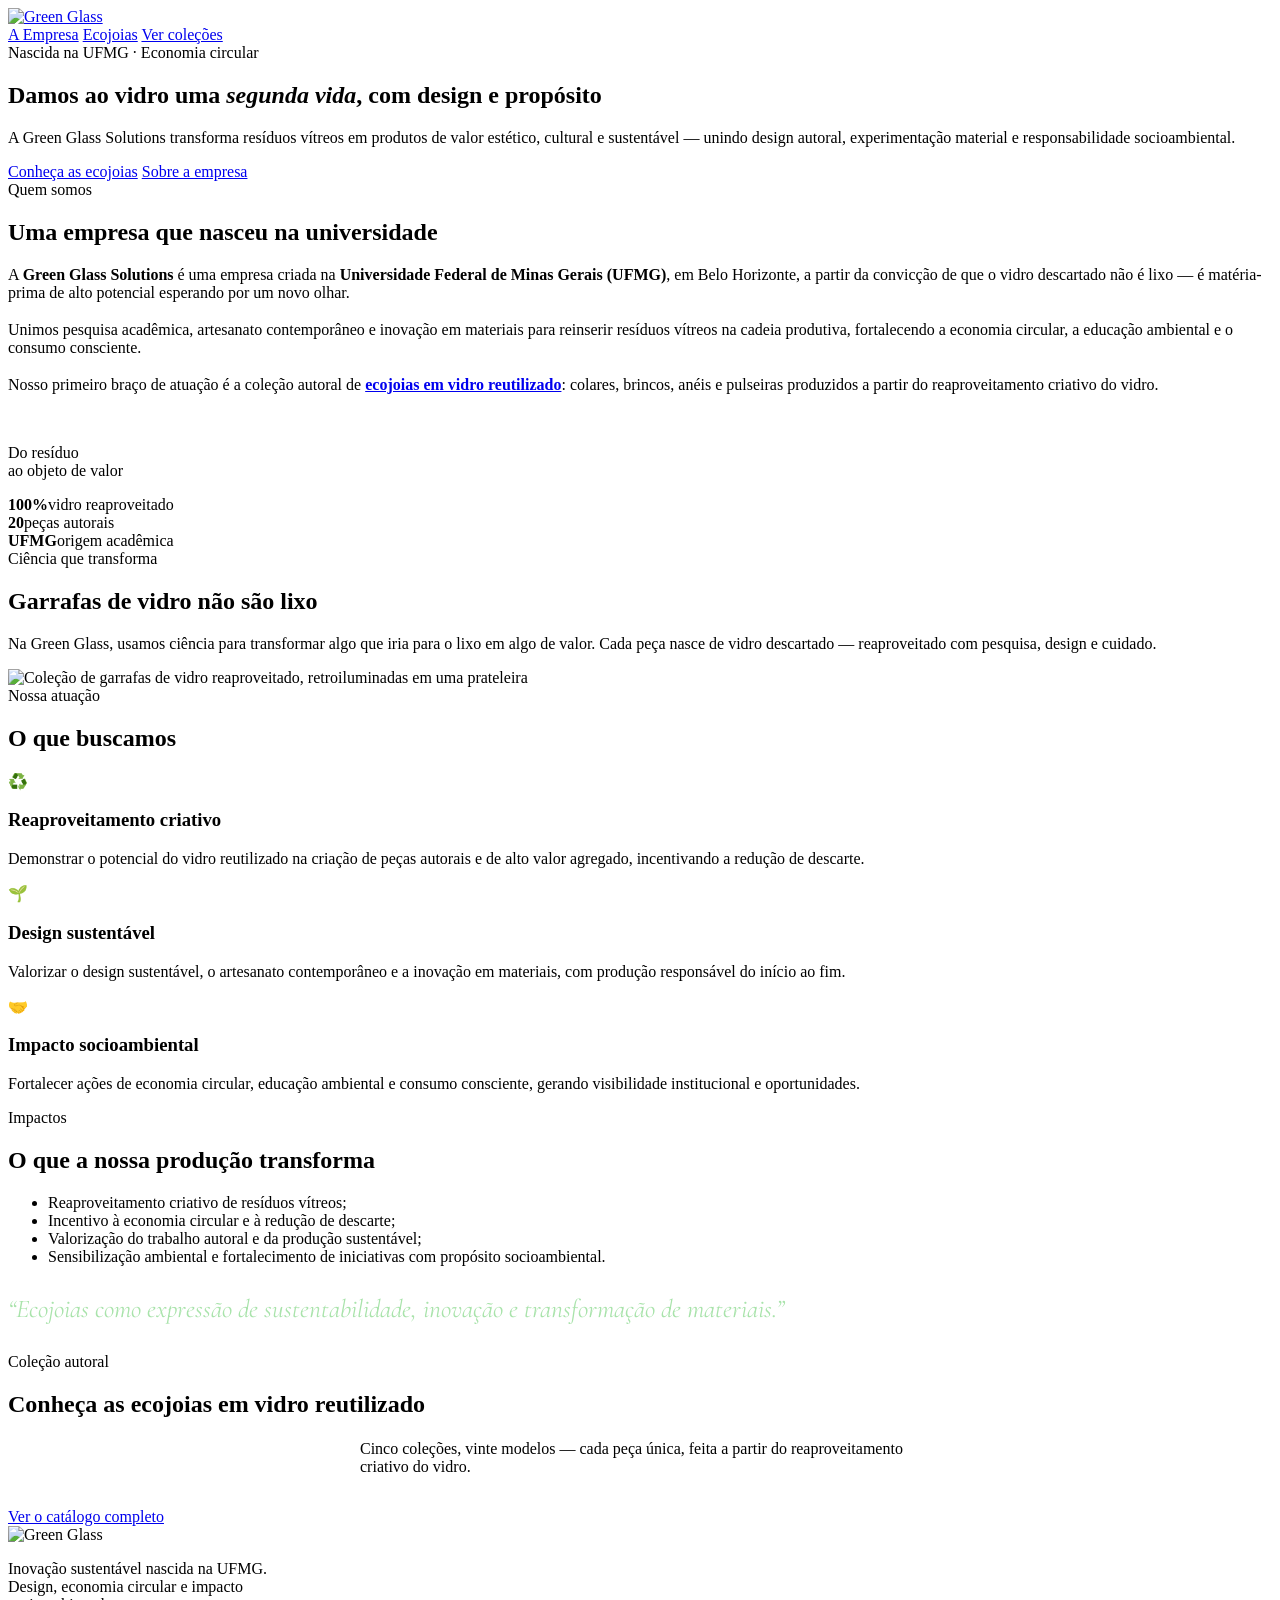
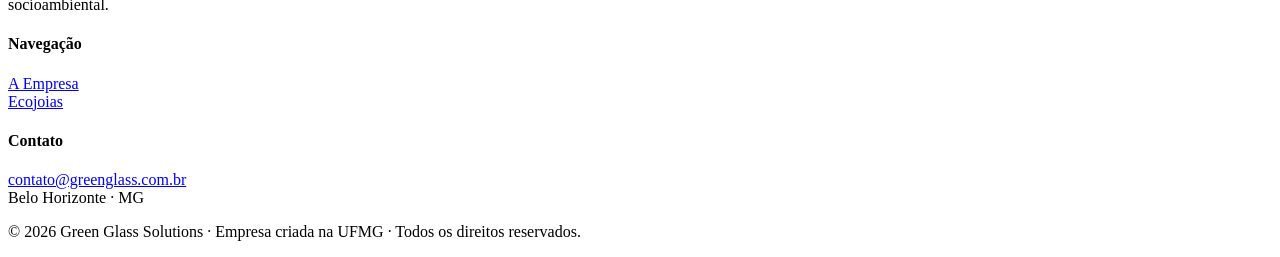
==== index.html @ 83668a8f "Add files via upload" ====
<!DOCTYPE html>
<html lang="pt-BR">
<head>
  <meta charset="UTF-8">
  <meta name="viewport" content="width=device-width, initial-scale=1.0">
  <title>Green Glass Solutions — Inovação sustentável nascida na UFMG</title>
  <meta name="description" content="A Green Glass Solutions é uma empresa criada na UFMG que transforma resíduos de vidro em produtos de valor estético, cultural e sustentável.">
  <link rel="preconnect" href="https://fonts.googleapis.com">
  <link rel="preconnect" href="https://fonts.gstatic.com" crossorigin>
  <link href="https://fonts.googleapis.com/css2?family=Cormorant+Garamond:ital,wght@0,500;0,600;1,500&family=Manjari:wght@400;700&display=swap" rel="stylesheet">
  <link rel="stylesheet" href="css/style.css">
</head>
<body>

  <header class="site-header">
    <div class="container">
      <a class="brand" href="index.html" aria-label="Green Glass Solutions">
        <img src="img/logo.png?v=2" alt="Green Glass">
      </a>
      <nav class="nav">
        <a href="index.html" class="ativo">A Empresa</a>
        <a href="ecojoias.html">Ecojoias</a>
        <a href="ecojoias.html#colecoes" class="btn-nav">Ver coleções</a>
      </nav>
    </div>
  </header>

  <main>

    <!-- Hero -->
    <section class="hero">
      <div class="container">
        <span class="selo">Nascida na UFMG · Economia circular</span>
        <h1>Damos ao vidro uma <em>segunda vida</em>, com design e propósito</h1>
        <p>A Green Glass Solutions transforma resíduos vítreos em produtos de valor
          estético, cultural e sustentável — unindo design autoral, experimentação
          material e responsabilidade socioambiental.</p>
        <div class="hero-acoes">
          <a class="btn btn-primario" href="ecojoias.html">Conheça as ecojoias</a>
          <a class="btn btn-contorno" href="#sobre">Sobre a empresa</a>
        </div>
      </div>
    </section>

    <!-- Sobre -->
    <section class="secao secao-branca" id="sobre">
      <div class="container">
        <div class="cabecalho-secao">
          <span class="rotulo">Quem somos</span>
          <h2>Uma empresa que nasceu na universidade</h2>
          <div class="fio"></div>
        </div>
        <div class="grade-2">
          <div>
            <p style="margin-bottom:1.2rem;">
              A <strong>Green Glass Solutions</strong> é uma empresa criada na
              <strong>Universidade Federal de Minas Gerais (UFMG)</strong>, em Belo
              Horizonte, a partir da convicção de que o vidro descartado não é lixo —
              é matéria-prima de alto potencial esperando por um novo olhar.
            </p>
            <p style="margin-bottom:1.2rem;">
              Unimos pesquisa acadêmica, artesanato contemporâneo e inovação em
              materiais para reinserir resíduos vítreos na cadeia produtiva,
              fortalecendo a economia circular, a educação ambiental e o consumo
              consciente.
            </p>
            <p>
              Nosso primeiro braço de atuação é a coleção autoral de
              <a href="ecojoias.html"><strong>ecojoias em vidro reutilizado</strong></a>:
              colares, brincos, anéis e pulseiras produzidos a partir do
              reaproveitamento criativo do vidro.
            </p>
            <div class="paleta" aria-hidden="true">
              <span style="background:#1C3724"></span>
              <span style="background:#3E7C4F"></span>
              <span style="background:#62BC65"></span>
            </div>
          </div>
          <aside class="painel-marca" aria-hidden="true">
            <img src="img/logo-white.png?v=2" alt="" class="painel-logo">
            <p class="painel-frase">Do resíduo<br>ao objeto de valor</p>
            <div class="painel-numeros">
              <div><strong>100%</strong><span>vidro reaproveitado</span></div>
              <div><strong>20</strong><span>peças autorais</span></div>
              <div><strong>UFMG</strong><span>origem acadêmica</span></div>
            </div>
          </aside>
        </div>
      </div>
    </section>

    <!-- Card de impacto: garrafas recicladas -->
    <section class="secao secao-creme">
      <div class="container">
        <article class="card-garrafas">
          <div class="card-garrafas-texto">
            <span class="rotulo">Ciência que transforma</span>
            <h2>Garrafas de vidro não são lixo</h2>
            <p>Na Green Glass, usamos ciência para transformar algo que iria para o
              lixo em algo de valor. Cada peça nasce de vidro descartado —
              reaproveitado com pesquisa, design e cuidado.</p>
          </div>
          <div class="card-garrafas-visual">
            <img src="img/garrafas.svg" alt="Coleção de garrafas de vidro reaproveitado, retroiluminadas em uma prateleira">
          </div>
        </article>
      </div>
    </section>

    <!-- Objetivos -->
    <section class="secao secao-creme" style="padding-top:0;">
      <div class="container">
        <div class="cabecalho-secao">
          <span class="rotulo">Nossa atuação</span>
          <h2>O que buscamos</h2>
          <div class="fio"></div>
        </div>
        <div class="grade-3">
          <article class="cartao">
            <div class="icone">♻️</div>
            <h3>Reaproveitamento criativo</h3>
            <p>Demonstrar o potencial do vidro reutilizado na criação de peças
              autorais e de alto valor agregado, incentivando a redução de descarte.</p>
          </article>
          <article class="cartao">
            <div class="icone">🌱</div>
            <h3>Design sustentável</h3>
            <p>Valorizar o design sustentável, o artesanato contemporâneo e a
              inovação em materiais, com produção responsável do início ao fim.</p>
          </article>
          <article class="cartao">
            <div class="icone">🤝</div>
            <h3>Impacto socioambiental</h3>
            <p>Fortalecer ações de economia circular, educação ambiental e consumo
              consciente, gerando visibilidade institucional e oportunidades.</p>
          </article>
        </div>
      </div>
    </section>

    <!-- Impactos -->
    <section class="secao secao-verde">
      <div class="container">
        <div class="cabecalho-secao">
          <span class="rotulo">Impactos</span>
          <h2>O que a nossa produção transforma</h2>
          <div class="fio"></div>
        </div>
        <div class="grade-2">
          <ul class="lista-check">
            <li>Reaproveitamento criativo de resíduos vítreos;</li>
            <li>Incentivo à economia circular e à redução de descarte;</li>
            <li>Valorização do trabalho autoral e da produção sustentável;</li>
            <li>Sensibilização ambiental e fortalecimento de iniciativas com
              propósito socioambiental.</li>
          </ul>
          <div>
            <p style="font-family:'Cormorant Garamond',Georgia,serif;font-size:1.6rem;font-style:italic;color:#A9E3AB;line-height:1.4;">
              “Ecojoias como expressão de sustentabilidade, inovação e transformação
              de materiais.”
            </p>
          </div>
        </div>
      </div>
    </section>

    <!-- CTA -->
    <section class="secao secao-branca cta-faixa">
      <div class="container">
        <div class="cabecalho-secao" style="margin-bottom:1.4rem;">
          <span class="rotulo">Coleção autoral</span>
          <h2>Conheça as ecojoias em vidro reutilizado</h2>
        </div>
        <p style="color:var(--tinta-suave);max-width:560px;margin:0 auto 2rem;">
          Cinco coleções, vinte modelos — cada peça única, feita a partir do
          reaproveitamento criativo do vidro.
        </p>
        <a class="btn btn-primario" href="ecojoias.html">Ver o catálogo completo</a>
      </div>
    </section>

  </main>

  <footer class="site-footer">
    <div class="container">
      <div class="topo">
        <div>
          <img src="img/logo-white.png?v=2" alt="Green Glass">
          <p style="max-width:320px;">Inovação sustentável nascida na UFMG.<br>
            Design, economia circular e impacto socioambiental.</p>
        </div>
        <div>
          <h4>Navegação</h4>
          <p><a href="index.html">A Empresa</a><br>
             <a href="ecojoias.html">Ecojoias</a></p>
        </div>
        <div>
          <h4>Contato</h4>
          <p><a href="mailto:contato@greenglass.com.br">contato@greenglass.com.br</a><br>
            Belo Horizonte · MG</p>
        </div>
      </div>
      <p class="creditos">© 2026 Green Glass Solutions · Empresa criada na UFMG · Todos os direitos reservados.</p>
    </div>
  </footer>

</body>
</html>
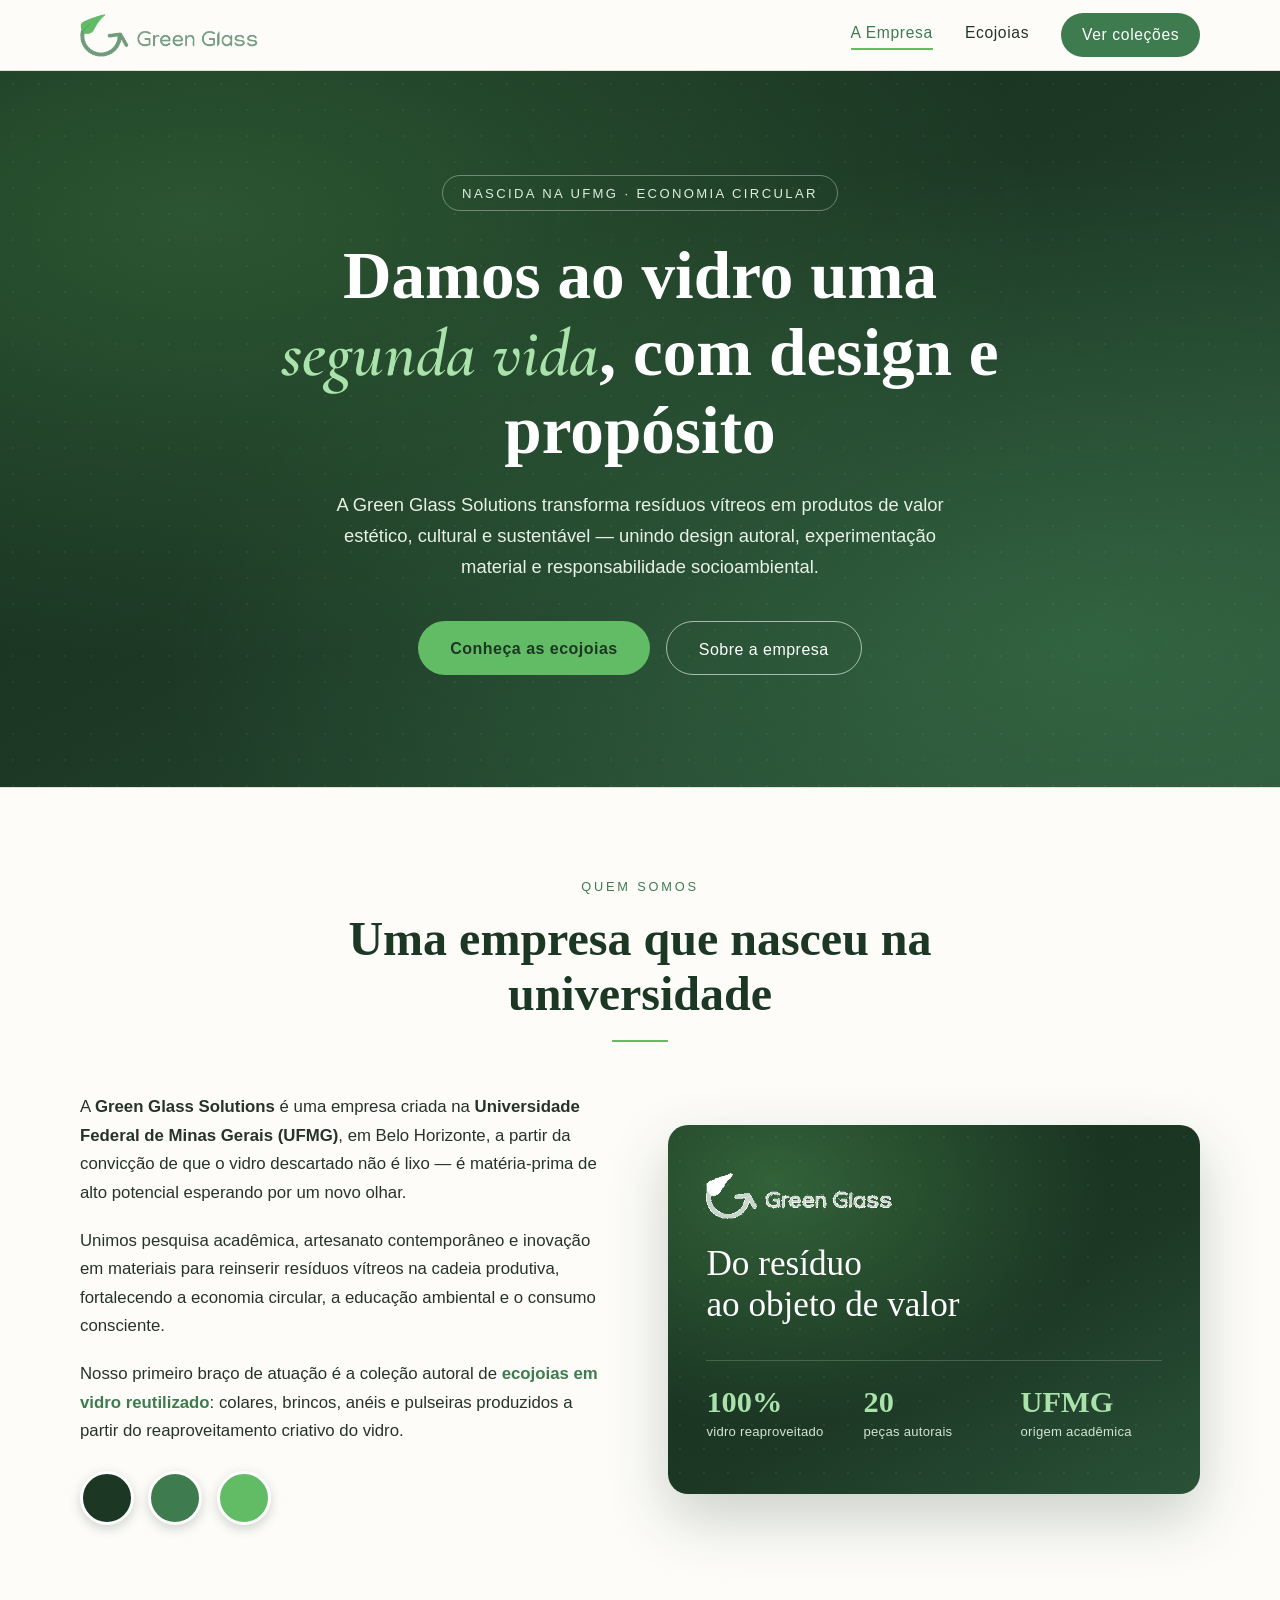
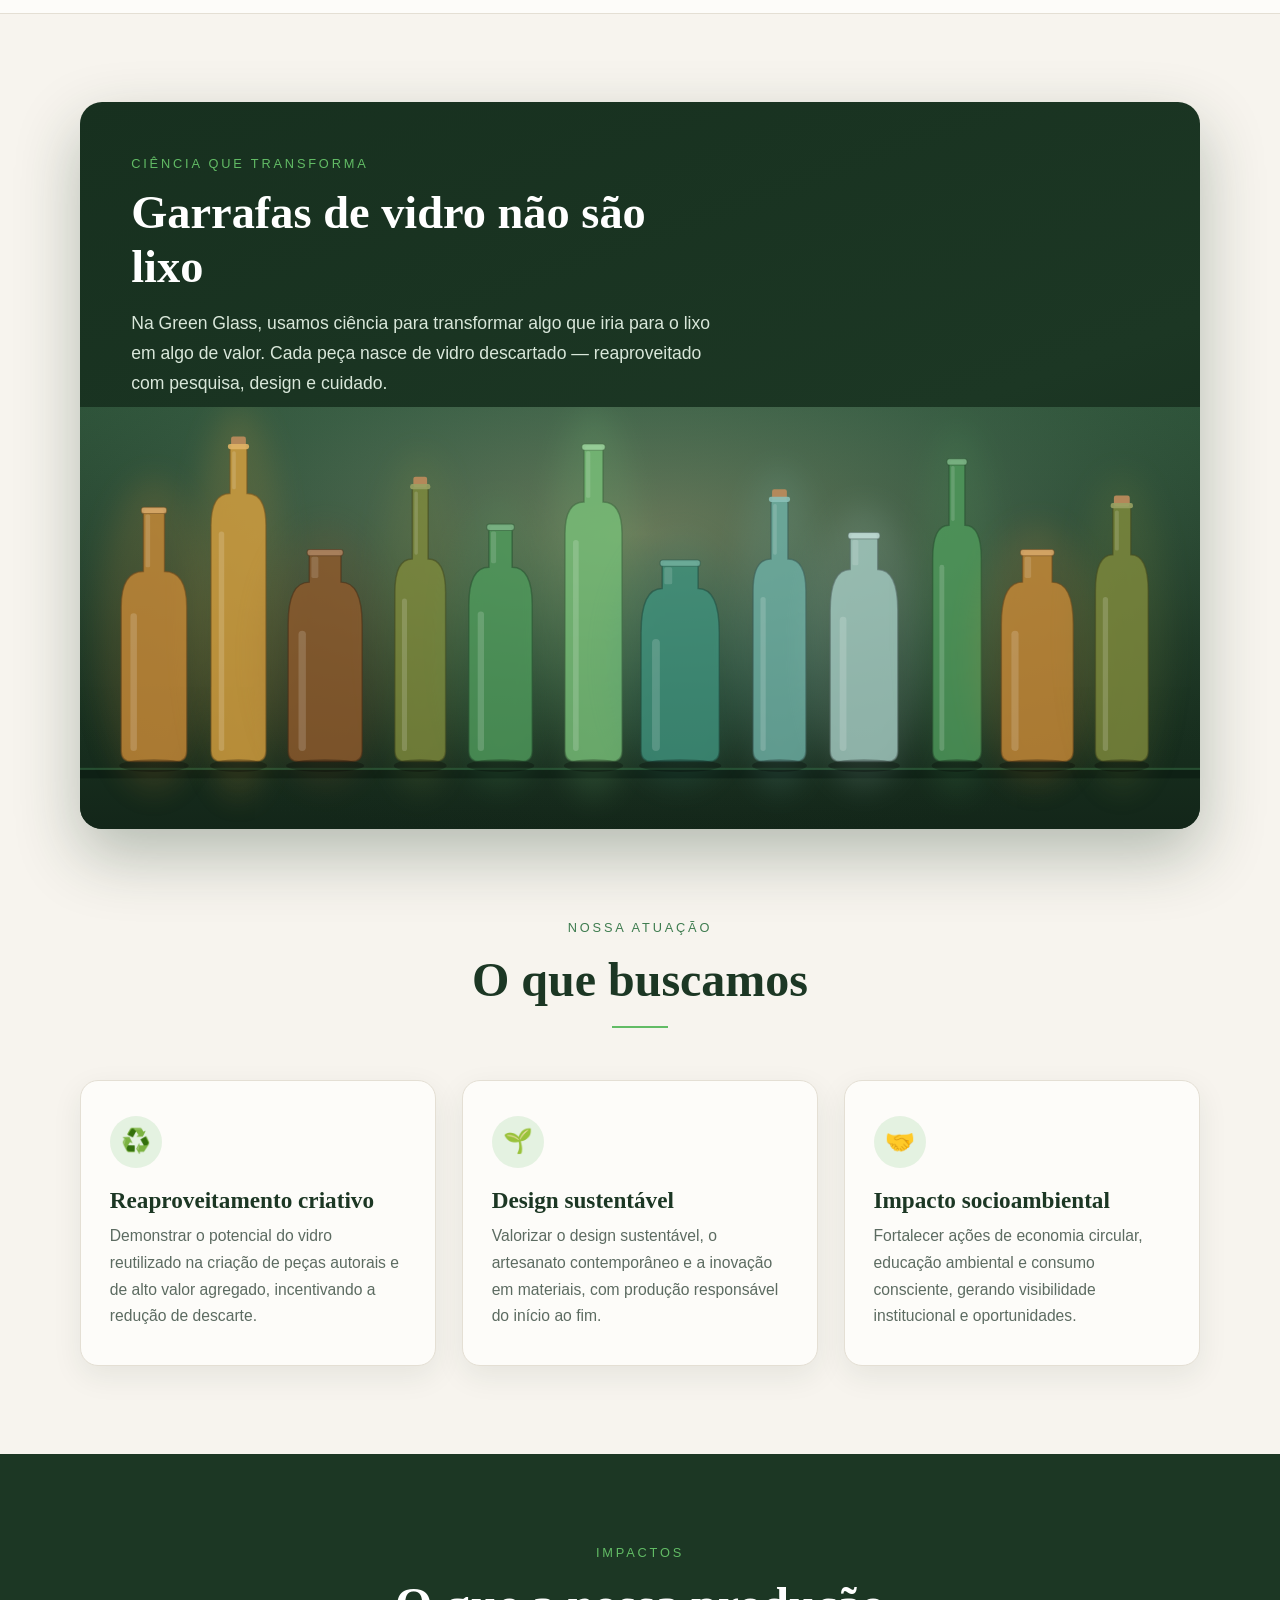
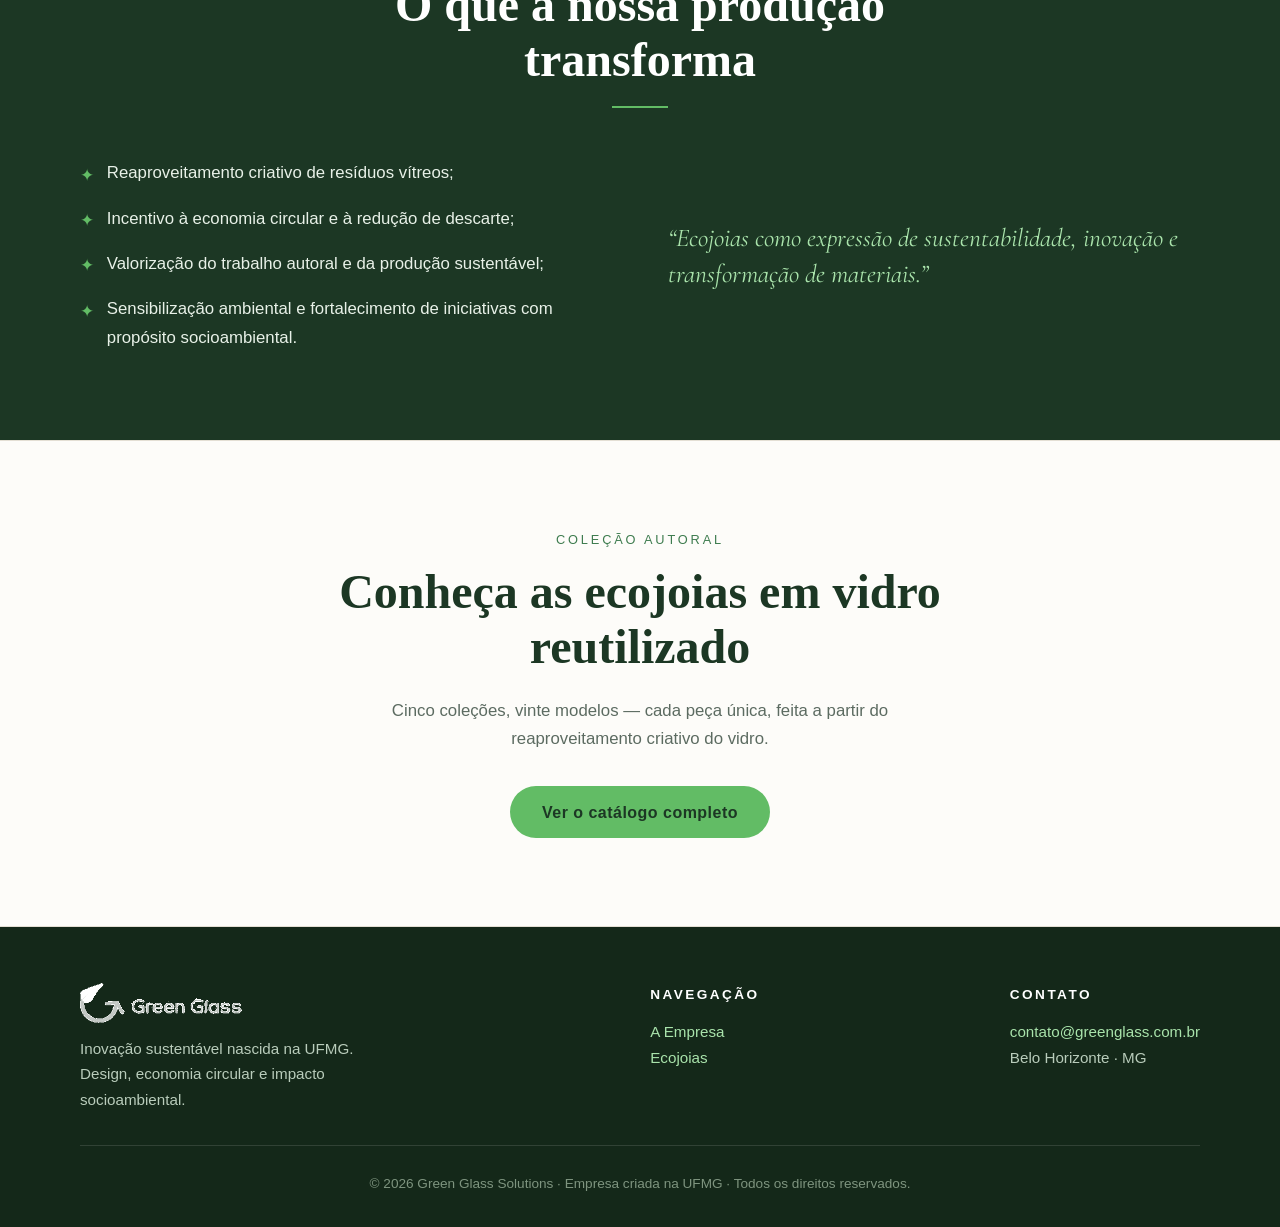
==== commit 1c7e7542: "Add files via upload" ====
--- a/index.html
+++ b/index.html
@@ -1,208 +1,732 @@
-<!DOCTYPE html>
-<html lang="pt-BR">
-<head>
-  <meta charset="UTF-8">
-  <meta name="viewport" content="width=device-width, initial-scale=1.0">
-  <title>Green Glass Solutions — Inovação sustentável nascida na UFMG</title>
-  <meta name="description" content="A Green Glass Solutions é uma empresa criada na UFMG que transforma resíduos de vidro em produtos de valor estético, cultural e sustentável.">
-  <link rel="preconnect" href="https://fonts.googleapis.com">
-  <link rel="preconnect" href="https://fonts.gstatic.com" crossorigin>
-  <link href="https://fonts.googleapis.com/css2?family=Cormorant+Garamond:ital,wght@0,500;0,600;1,500&family=Manjari:wght@400;700&display=swap" rel="stylesheet">
-  <link rel="stylesheet" href="css/style.css">
-</head>
-<body>
-
-  <header class="site-header">
-    <div class="container">
-      <a class="brand" href="index.html" aria-label="Green Glass Solutions">
-        <img src="img/logo.png?v=2" alt="Green Glass">
-      </a>
-      <nav class="nav">
-        <a href="index.html" class="ativo">A Empresa</a>
-        <a href="ecojoias.html">Ecojoias</a>
-        <a href="ecojoias.html#colecoes" class="btn-nav">Ver coleções</a>
-      </nav>
-    </div>
-  </header>
-
-  <main>
-
-    <!-- Hero -->
-    <section class="hero">
-      <div class="container">
-        <span class="selo">Nascida na UFMG · Economia circular</span>
-        <h1>Damos ao vidro uma <em>segunda vida</em>, com design e propósito</h1>
-        <p>A Green Glass Solutions transforma resíduos vítreos em produtos de valor
-          estético, cultural e sustentável — unindo design autoral, experimentação
-          material e responsabilidade socioambiental.</p>
-        <div class="hero-acoes">
-          <a class="btn btn-primario" href="ecojoias.html">Conheça as ecojoias</a>
-          <a class="btn btn-contorno" href="#sobre">Sobre a empresa</a>
-        </div>
-      </div>
-    </section>
-
-    <!-- Sobre -->
-    <section class="secao secao-branca" id="sobre">
-      <div class="container">
-        <div class="cabecalho-secao">
-          <span class="rotulo">Quem somos</span>
-          <h2>Uma empresa que nasceu na universidade</h2>
-          <div class="fio"></div>
-        </div>
-        <div class="grade-2">
-          <div>
-            <p style="margin-bottom:1.2rem;">
-              A <strong>Green Glass Solutions</strong> é uma empresa criada na
-              <strong>Universidade Federal de Minas Gerais (UFMG)</strong>, em Belo
-              Horizonte, a partir da convicção de que o vidro descartado não é lixo —
-              é matéria-prima de alto potencial esperando por um novo olhar.
-            </p>
-            <p style="margin-bottom:1.2rem;">
-              Unimos pesquisa acadêmica, artesanato contemporâneo e inovação em
-              materiais para reinserir resíduos vítreos na cadeia produtiva,
-              fortalecendo a economia circular, a educação ambiental e o consumo
-              consciente.
-            </p>
-            <p>
-              Nosso primeiro braço de atuação é a coleção autoral de
-              <a href="ecojoias.html"><strong>ecojoias em vidro reutilizado</strong></a>:
-              colares, brincos, anéis e pulseiras produzidos a partir do
-              reaproveitamento criativo do vidro.
-            </p>
-            <div class="paleta" aria-hidden="true">
-              <span style="background:#1C3724"></span>
-              <span style="background:#3E7C4F"></span>
-              <span style="background:#62BC65"></span>
-            </div>
-          </div>
-          <aside class="painel-marca" aria-hidden="true">
-            <img src="img/logo-white.png?v=2" alt="" class="painel-logo">
-            <p class="painel-frase">Do resíduo<br>ao objeto de valor</p>
-            <div class="painel-numeros">
-              <div><strong>100%</strong><span>vidro reaproveitado</span></div>
-              <div><strong>20</strong><span>peças autorais</span></div>
-              <div><strong>UFMG</strong><span>origem acadêmica</span></div>
-            </div>
-          </aside>
-        </div>
-      </div>
-    </section>
-
-    <!-- Card de impacto: garrafas recicladas -->
-    <section class="secao secao-creme">
-      <div class="container">
-        <article class="card-garrafas">
-          <div class="card-garrafas-texto">
-            <span class="rotulo">Ciência que transforma</span>
-            <h2>Garrafas de vidro não são lixo</h2>
-            <p>Na Green Glass, usamos ciência para transformar algo que iria para o
-              lixo em algo de valor. Cada peça nasce de vidro descartado —
-              reaproveitado com pesquisa, design e cuidado.</p>
-          </div>
-          <div class="card-garrafas-visual">
-            <img src="img/garrafas.svg" alt="Coleção de garrafas de vidro reaproveitado, retroiluminadas em uma prateleira">
-          </div>
-        </article>
-      </div>
-    </section>
-
-    <!-- Objetivos -->
-    <section class="secao secao-creme" style="padding-top:0;">
-      <div class="container">
-        <div class="cabecalho-secao">
-          <span class="rotulo">Nossa atuação</span>
-          <h2>O que buscamos</h2>
-          <div class="fio"></div>
-        </div>
-        <div class="grade-3">
-          <article class="cartao">
-            <div class="icone">♻️</div>
-            <h3>Reaproveitamento criativo</h3>
-            <p>Demonstrar o potencial do vidro reutilizado na criação de peças
-              autorais e de alto valor agregado, incentivando a redução de descarte.</p>
-          </article>
-          <article class="cartao">
-            <div class="icone">🌱</div>
-            <h3>Design sustentável</h3>
-            <p>Valorizar o design sustentável, o artesanato contemporâneo e a
-              inovação em materiais, com produção responsável do início ao fim.</p>
-          </article>
-          <article class="cartao">
-            <div class="icone">🤝</div>
-            <h3>Impacto socioambiental</h3>
-            <p>Fortalecer ações de economia circular, educação ambiental e consumo
-              consciente, gerando visibilidade institucional e oportunidades.</p>
-          </article>
-        </div>
-      </div>
-    </section>
-
-    <!-- Impactos -->
-    <section class="secao secao-verde">
-      <div class="container">
-        <div class="cabecalho-secao">
-          <span class="rotulo">Impactos</span>
-          <h2>O que a nossa produção transforma</h2>
-          <div class="fio"></div>
-        </div>
-        <div class="grade-2">
-          <ul class="lista-check">
-            <li>Reaproveitamento criativo de resíduos vítreos;</li>
-            <li>Incentivo à economia circular e à redução de descarte;</li>
-            <li>Valorização do trabalho autoral e da produção sustentável;</li>
-            <li>Sensibilização ambiental e fortalecimento de iniciativas com
-              propósito socioambiental.</li>
-          </ul>
-          <div>
-            <p style="font-family:'Cormorant Garamond',Georgia,serif;font-size:1.6rem;font-style:italic;color:#A9E3AB;line-height:1.4;">
-              “Ecojoias como expressão de sustentabilidade, inovação e transformação
-              de materiais.”
-            </p>
-          </div>
-        </div>
-      </div>
-    </section>
-
-    <!-- CTA -->
-    <section class="secao secao-branca cta-faixa">
-      <div class="container">
-        <div class="cabecalho-secao" style="margin-bottom:1.4rem;">
-          <span class="rotulo">Coleção autoral</span>
-          <h2>Conheça as ecojoias em vidro reutilizado</h2>
-        </div>
-        <p style="color:var(--tinta-suave);max-width:560px;margin:0 auto 2rem;">
-          Cinco coleções, vinte modelos — cada peça única, feita a partir do
-          reaproveitamento criativo do vidro.
-        </p>
-        <a class="btn btn-primario" href="ecojoias.html">Ver o catálogo completo</a>
-      </div>
-    </section>
-
-  </main>
-
-  <footer class="site-footer">
-    <div class="container">
-      <div class="topo">
-        <div>
-          <img src="img/logo-white.png?v=2" alt="Green Glass">
-          <p style="max-width:320px;">Inovação sustentável nascida na UFMG.<br>
-            Design, economia circular e impacto socioambiental.</p>
-        </div>
-        <div>
-          <h4>Navegação</h4>
-          <p><a href="index.html">A Empresa</a><br>
-             <a href="ecojoias.html">Ecojoias</a></p>
-        </div>
-        <div>
-          <h4>Contato</h4>
-          <p><a href="mailto:contato@greenglass.com.br">contato@greenglass.com.br</a><br>
-            Belo Horizonte · MG</p>
-        </div>
-      </div>
-      <p class="creditos">© 2026 Green Glass Solutions · Empresa criada na UFMG · Todos os direitos reservados.</p>
-    </div>
-  </footer>
-
-</body>
-</html>
+<!DOCTYPE html>
+<html lang="pt-BR">
+<head>
+  <meta charset="UTF-8">
+  <meta name="viewport" content="width=device-width, initial-scale=1.0">
+  <title>Green Glass Solutions — Inovação sustentável nascida na UFMG</title>
+  <meta name="description" content="A Green Glass Solutions é uma empresa criada na UFMG que transforma resíduos de vidro em produtos de valor estético, cultural e sustentável.">
+  <link rel="preconnect" href="https://fonts.googleapis.com">
+  <link rel="preconnect" href="https://fonts.gstatic.com" crossorigin>
+  <link href="https://fonts.googleapis.com/css2?family=Cormorant+Garamond:ital,wght@0,500;0,600;1,500&family=Manjari:wght@400;700&display=swap" rel="stylesheet">
+  <style>
+/* ============================================================
+   Green Glass Solutions — identidade visual
+   Paleta: #1C3724 (verde profundo) · #3E7C4F (verde médio) · #62BC65 (verde claro)
+   Tipografia: Manjari (sans, bordas arredondadas) + Cormorant Garamond (display)
+   ============================================================ */
+
+:root {
+  --verde-profundo: #1C3724;
+  --verde-medio: #3E7C4F;
+  --verde-claro: #62BC65;
+  --creme: #F7F4EE;
+  --creme-card: #FDFCF9;
+  --tinta: #26332B;
+  --tinta-suave: #5C6B61;
+  --borda: #E4DFD4;
+  --sombra: 0 10px 30px rgba(28, 55, 36, 0.08);
+}
+
+* { margin: 0; padding: 0; box-sizing: border-box; }
+
+html { scroll-behavior: smooth; }
+
+body {
+  font-family: "Manjari", "Segoe UI", sans-serif;
+  background: var(--creme);
+  color: var(--tinta);
+  line-height: 1.7;
+  font-size: 1.05rem;
+}
+
+h1, h2, h3, .display {
+  font-family: "Cormorant Garamond", Georgia, serif;
+  font-weight: 600;
+  color: var(--verde-profundo);
+  line-height: 1.15;
+}
+
+img { max-width: 100%; display: block; }
+
+a { color: var(--verde-medio); text-decoration: none; }
+
+.container {
+  width: min(1120px, 92%);
+  margin: 0 auto;
+}
+
+/* ---------- Header ---------- */
+.site-header {
+  position: sticky;
+  top: 0;
+  z-index: 50;
+  background: rgba(253, 252, 249, 0.97);
+  -webkit-backdrop-filter: blur(8px);
+  backdrop-filter: blur(8px);
+  border-bottom: 1px solid var(--borda);
+}
+
+/* fundo sólido onde backdrop-filter não é suportado (evita "fantasma" ao rolar) */
+@supports not ((-webkit-backdrop-filter: blur(1px)) or (backdrop-filter: blur(1px))) {
+  .site-header { background: var(--creme-card); }
+}
+
+.site-header .container {
+  display: flex;
+  align-items: center;
+  justify-content: space-between;
+  padding: 0.8rem 0;
+}
+
+.brand img { height: 44px; width: auto; }
+
+.nav { display: flex; gap: 2rem; align-items: center; }
+
+.nav a {
+  color: var(--tinta);
+  font-size: 0.98rem;
+  letter-spacing: 0.04em;
+  padding-bottom: 2px;
+  border-bottom: 2px solid transparent;
+  white-space: nowrap;
+  transition: color 0.2s, border-color 0.2s;
+}
+
+.nav a:hover { color: var(--verde-medio); }
+
+.nav a.ativo {
+  color: var(--verde-medio);
+  border-color: var(--verde-claro);
+}
+
+.nav .btn-nav {
+  background: var(--verde-medio);
+  color: #fff;
+  padding: 0.55rem 1.3rem;
+  border-radius: 999px;
+  border-bottom: none;
+  transition: background 0.2s;
+}
+
+.nav .btn-nav:hover { background: var(--verde-profundo); color: #fff; }
+
+/* ---------- Hero ---------- */
+.hero {
+  position: relative;
+  background:
+    radial-gradient(ellipse at 15% 20%, rgba(98, 188, 101, 0.25), transparent 55%),
+    radial-gradient(ellipse at 85% 80%, rgba(62, 124, 79, 0.5), transparent 60%),
+    linear-gradient(150deg, #17301F 0%, var(--verde-profundo) 45%, #2A5238 100%);
+  color: #fff;
+  overflow: hidden;
+}
+
+.hero::after {
+  content: "";
+  position: absolute;
+  inset: 0;
+  background-image: radial-gradient(rgba(255,255,255,0.05) 1px, transparent 1px);
+  background-size: 26px 26px;
+  pointer-events: none;
+}
+
+.hero .container {
+  position: relative;
+  z-index: 1;
+  padding: 6.5rem 0 7rem;
+  max-width: 780px;
+  text-align: center;
+}
+
+.hero .selo {
+  display: inline-block;
+  border: 1px solid rgba(255, 255, 255, 0.35);
+  border-radius: 999px;
+  padding: 0.45rem 1.2rem 0.3rem;
+  font-size: 0.82rem;
+  letter-spacing: 0.18em;
+  text-transform: uppercase;
+  color: #DDEEDD;
+  margin-bottom: 1.6rem;
+}
+
+.hero h1 {
+  color: #fff;
+  font-size: clamp(2.6rem, 6vw, 4.2rem);
+  margin-bottom: 1.2rem;
+}
+
+.hero h1 em {
+  font-style: italic;
+  color: #A9E3AB;
+}
+
+.hero p {
+  color: #E8F1E8;
+  font-size: 1.15rem;
+  max-width: 620px;
+  margin: 0 auto 2.4rem;
+}
+
+.hero-acoes { display: flex; gap: 1rem; justify-content: center; flex-wrap: wrap; }
+
+.btn {
+  display: inline-block;
+  padding: 0.85rem 2rem 0.7rem;
+  border-radius: 999px;
+  font-size: 1rem;
+  letter-spacing: 0.03em;
+  transition: transform 0.2s, background 0.2s, color 0.2s;
+}
+
+.btn-primario { background: var(--verde-claro); color: var(--verde-profundo); font-weight: 700; }
+.btn-primario:hover { background: #7ACC7D; transform: translateY(-2px); }
+
+.btn-contorno { border: 1.5px solid rgba(255,255,255,0.6); color: #fff; }
+.btn-contorno:hover { background: rgba(255,255,255,0.12); transform: translateY(-2px); }
+
+/* Hero com foto (página ecojoias) */
+.hero-foto {
+  position: relative;
+  color: #fff;
+}
+
+.hero-foto .foto-fundo {
+  position: absolute;
+  inset: 0;
+  background-size: cover;
+  background-position: center 30%;
+}
+
+.hero-foto .foto-fundo::after {
+  content: "";
+  position: absolute;
+  inset: 0;
+  background: linear-gradient(160deg, rgba(23, 48, 31, 0.88) 20%, rgba(28, 55, 36, 0.6) 60%, rgba(28, 55, 36, 0.75) 100%);
+}
+
+.hero-foto .container {
+  position: relative;
+  z-index: 1;
+  padding: 6.5rem 0 7rem;
+  max-width: 820px;
+  text-align: center;
+}
+
+/* ---------- Seções ---------- */
+.secao { padding: 5.5rem 0; }
+
+.secao-creme { background: var(--creme); }
+.secao-branca { background: var(--creme-card); border-top: 1px solid var(--borda); border-bottom: 1px solid var(--borda); }
+.secao-verde { background: var(--verde-profundo); color: #E8F1E8; }
+.secao-verde h2 { color: #fff; }
+
+.cabecalho-secao { text-align: center; max-width: 680px; margin: 0 auto 3.2rem; }
+
+.cabecalho-secao .rotulo {
+  display: block;
+  font-size: 0.8rem;
+  letter-spacing: 0.22em;
+  text-transform: uppercase;
+  color: var(--verde-medio);
+  margin-bottom: 0.8rem;
+}
+
+.secao-verde .rotulo { color: var(--verde-claro); }
+
+.cabecalho-secao h2 { font-size: clamp(2rem, 4.5vw, 3rem); margin-bottom: 1rem; }
+
+.cabecalho-secao .fio {
+  width: 56px;
+  height: 2px;
+  background: var(--verde-claro);
+  margin: 1.2rem auto 0;
+}
+
+/* ---------- Grades e cartões ---------- */
+.grade-2 { display: grid; grid-template-columns: 1fr 1fr; gap: 3.5rem; align-items: center; }
+.grade-3 { display: grid; grid-template-columns: repeat(3, 1fr); gap: 1.6rem; }
+.grade-4 { display: grid; grid-template-columns: repeat(4, 1fr); gap: 1.6rem; }
+
+.cartao {
+  background: var(--creme-card);
+  border: 1px solid var(--borda);
+  border-radius: 18px;
+  padding: 2.2rem 1.8rem;
+  box-shadow: var(--sombra);
+}
+
+.cartao .icone {
+  width: 52px;
+  height: 52px;
+  border-radius: 50%;
+  background: rgba(98, 188, 101, 0.16);
+  display: flex;
+  align-items: center;
+  justify-content: center;
+  font-size: 1.5rem;
+  margin-bottom: 1.2rem;
+}
+
+.cartao h3 { font-size: 1.45rem; margin-bottom: 0.6rem; }
+
+.cartao p { color: var(--tinta-suave); font-size: 0.98rem; }
+
+/* Lista de impactos */
+.lista-check { list-style: none; display: grid; gap: 0.9rem; }
+
+.lista-check li { display: flex; gap: 0.8rem; align-items: flex-start; }
+
+.lista-check li::before {
+  content: "✦";
+  color: var(--verde-claro);
+  flex-shrink: 0;
+  margin-top: 0.15rem;
+}
+
+/* ---------- Produtos ---------- */
+.colecao { padding: 4.2rem 0; }
+
+.colecao + .colecao { border-top: 1px solid var(--borda); }
+
+.colecao-titulo { text-align: center; margin-bottom: 2.6rem; }
+
+.colecao-titulo h3 { font-size: clamp(1.8rem, 3.5vw, 2.4rem); }
+
+.colecao-titulo p { color: var(--tinta-suave); max-width: 560px; margin: 0.5rem auto 0; }
+
+.grade-produtos {
+  display: grid;
+  grid-template-columns: repeat(4, 1fr);
+  gap: 1.6rem;
+}
+
+.produto {
+  background: #fff;
+  border: 1px solid var(--borda);
+  border-radius: 16px;
+  overflow: hidden;
+  box-shadow: var(--sombra);
+  transition: transform 0.25s, box-shadow 0.25s;
+}
+
+.produto:hover {
+  transform: translateY(-6px);
+  box-shadow: 0 18px 40px rgba(28, 55, 36, 0.14);
+}
+
+.produto img { aspect-ratio: 1 / 0.92; object-fit: cover; width: 100%; }
+
+.produto figcaption { padding: 1.1rem 1.2rem 1.2rem; }
+
+.produto .modelo {
+  font-size: 0.75rem;
+  letter-spacing: 0.16em;
+  text-transform: uppercase;
+  color: var(--verde-medio);
+  display: block;
+  margin-bottom: 0.25rem;
+}
+
+.produto .nome {
+  font-family: "Cormorant Garamond", Georgia, serif;
+  font-size: 1.3rem;
+  font-weight: 600;
+  color: var(--verde-profundo);
+}
+
+/* ---------- Destaque ecojoias (home) ---------- */
+.destaque-foto {
+  border-radius: 20px;
+  overflow: hidden;
+  box-shadow: 0 24px 60px rgba(28, 55, 36, 0.22);
+}
+
+/* Painel de marca (home — sem fotos de joias) */
+.painel-marca {
+  position: relative;
+  border-radius: 20px;
+  padding: 3rem 2.4rem;
+  background:
+    radial-gradient(ellipse at 20% 15%, rgba(98, 188, 101, 0.35), transparent 55%),
+    linear-gradient(150deg, #17301F 0%, var(--verde-profundo) 55%, #2A5238 100%);
+  color: #fff;
+  overflow: hidden;
+  box-shadow: 0 24px 60px rgba(28, 55, 36, 0.22);
+}
+
+.painel-marca::after {
+  content: "";
+  position: absolute;
+  inset: 0;
+  background-image: radial-gradient(rgba(255,255,255,0.06) 1px, transparent 1px);
+  background-size: 24px 24px;
+  pointer-events: none;
+}
+
+.painel-logo { height: 46px; width: auto; margin-bottom: 1.6rem; position: relative; z-index: 1; }
+
+.painel-frase {
+  position: relative;
+  z-index: 1;
+  font-family: "Cormorant Garamond", Georgia, serif;
+  font-size: 2.2rem;
+  line-height: 1.15;
+  color: #fff;
+  margin-bottom: 2.2rem;
+}
+
+.painel-numeros {
+  position: relative;
+  z-index: 1;
+  display: grid;
+  grid-template-columns: repeat(3, 1fr);
+  gap: 1rem;
+  border-top: 1px solid rgba(255,255,255,0.18);
+  padding-top: 1.6rem;
+}
+
+.painel-numeros strong {
+  display: block;
+  font-family: "Cormorant Garamond", Georgia, serif;
+  font-size: 1.9rem;
+  color: #A9E3AB;
+  line-height: 1;
+}
+
+.painel-numeros span {
+  font-size: 0.82rem;
+  color: #D3E4D4;
+  letter-spacing: 0.02em;
+}
+
+.paleta { display: flex; gap: 0.9rem; margin-top: 1.6rem; }
+
+.paleta span {
+  width: 54px;
+  height: 54px;
+  border-radius: 50%;
+  border: 3px solid #fff;
+  box-shadow: 0 4px 12px rgba(28, 55, 36, 0.2);
+}
+
+/* ---------- Card de impacto: garrafas ---------- */
+.card-garrafas {
+  position: relative;
+  background: linear-gradient(160deg, #17301F 0%, var(--verde-profundo) 55%, #132619 100%);
+  border-radius: 22px;
+  overflow: hidden;
+  box-shadow: 0 26px 64px rgba(28, 55, 36, 0.30);
+  color: #E8F1E8;
+}
+
+.card-garrafas-texto {
+  padding: 3.2rem 3.2rem 1rem;
+  max-width: 700px;
+  position: relative;
+  z-index: 2;
+}
+
+.card-garrafas-texto .rotulo {
+  display: block;
+  font-size: 0.8rem;
+  letter-spacing: 0.22em;
+  text-transform: uppercase;
+  color: var(--verde-claro);
+  margin-bottom: 0.7rem;
+}
+
+.card-garrafas-texto h2 {
+  color: #fff;
+  font-size: clamp(1.9rem, 4vw, 2.9rem);
+  margin-bottom: 1rem;
+}
+
+.card-garrafas-texto p {
+  color: #D9E7DA;
+  font-size: 1.1rem;
+  max-width: 620px;
+}
+
+.card-garrafas-visual img {
+  width: 100%;
+  height: auto;
+  display: block;
+  margin-top: -0.5rem;
+}
+
+@media (max-width: 560px) {
+  .card-garrafas-texto { padding: 2.2rem 1.6rem 0.8rem; }
+  .card-garrafas-texto p { font-size: 1.02rem; }
+}
+
+/* ---------- CTA ---------- */
+.cta-faixa { text-align: center; }
+
+.cta-faixa p { max-width: 560px; margin: 0 auto 2rem; color: #DDEBDD; }
+
+/* ---------- Footer ---------- */
+.site-footer {
+  background: #142819;
+  color: #B9CCBB;
+  padding: 3.5rem 0 2rem;
+  font-size: 0.95rem;
+}
+
+.site-footer .topo {
+  display: flex;
+  justify-content: space-between;
+  align-items: flex-start;
+  gap: 2rem;
+  flex-wrap: wrap;
+  padding-bottom: 2rem;
+  border-bottom: 1px solid rgba(255,255,255,0.12);
+  margin-bottom: 1.6rem;
+}
+
+.site-footer img { height: 40px; width: auto; margin-bottom: 0.8rem; }
+
+.site-footer h4 {
+  color: #fff;
+  font-size: 0.85rem;
+  letter-spacing: 0.18em;
+  text-transform: uppercase;
+  margin-bottom: 0.8rem;
+}
+
+.site-footer a { color: #A9E3AB; }
+.site-footer a:hover { text-decoration: underline; }
+
+.site-footer .creditos { text-align: center; font-size: 0.85rem; color: #7E947F; }
+
+/* ---------- Responsivo ---------- */
+@media (max-width: 900px) {
+  .grade-produtos, .grade-4 { grid-template-columns: repeat(2, 1fr); }
+  .grade-3 { grid-template-columns: 1fr; }
+  .grade-2 { grid-template-columns: 1fr; gap: 2.2rem; }
+}
+
+@media (max-width: 560px) {
+  .grade-produtos, .grade-4 { grid-template-columns: 1fr; }
+  .hero .container, .hero-foto .container { padding: 4.5rem 0 5rem; }
+
+  /* Cabeçalho empilhado: logo em cima, menu centralizado embaixo */
+  .site-header .container {
+    flex-direction: column;
+    gap: 0.7rem;
+    padding: 0.7rem 0;
+  }
+  .brand img { height: 40px; }
+  .nav {
+    width: 100%;
+    justify-content: center;
+    gap: 1.2rem;
+    font-size: 0.92rem;
+  }
+  .nav a { font-size: 0.92rem; }
+  .nav .btn-nav { padding: 0.45rem 1rem; }
+}
+
+@media (max-width: 360px) {
+  .nav { gap: 0.8rem; }
+  .nav a { font-size: 0.86rem; }
+}
+
+</style>
+</head>
+<body>
+
+  <header class="site-header">
+    <div class="container">
+      <a class="brand" href="index.html" aria-label="Green Glass Solutions">
+        <img src="[data-uri]" alt="Green Glass">
+      </a>
+      <nav class="nav">
+        <a href="index.html" class="ativo">A Empresa</a>
+        <a href="ecojoias.html">Ecojoias</a>
+        <a href="ecojoias.html#colecoes" class="btn-nav">Ver coleções</a>
+      </nav>
+    </div>
+  </header>
+
+  <main>
+
+    <!-- Hero -->
+    <section class="hero">
+      <div class="container">
+        <span class="selo">Nascida na UFMG · Economia circular</span>
+        <h1>Damos ao vidro uma <em>segunda vida</em>, com design e propósito</h1>
+        <p>A Green Glass Solutions transforma resíduos vítreos em produtos de valor
+          estético, cultural e sustentável — unindo design autoral, experimentação
+          material e responsabilidade socioambiental.</p>
+        <div class="hero-acoes">
+          <a class="btn btn-primario" href="ecojoias.html">Conheça as ecojoias</a>
+          <a class="btn btn-contorno" href="#sobre">Sobre a empresa</a>
+        </div>
+      </div>
+    </section>
+
+    <!-- Sobre -->
+    <section class="secao secao-branca" id="sobre">
+      <div class="container">
+        <div class="cabecalho-secao">
+          <span class="rotulo">Quem somos</span>
+          <h2>Uma empresa que nasceu na universidade</h2>
+          <div class="fio"></div>
+        </div>
+        <div class="grade-2">
+          <div>
+            <p style="margin-bottom:1.2rem;">
+              A <strong>Green Glass Solutions</strong> é uma empresa criada na
+              <strong>Universidade Federal de Minas Gerais (UFMG)</strong>, em Belo
+              Horizonte, a partir da convicção de que o vidro descartado não é lixo —
+              é matéria-prima de alto potencial esperando por um novo olhar.
+            </p>
+            <p style="margin-bottom:1.2rem;">
+              Unimos pesquisa acadêmica, artesanato contemporâneo e inovação em
+              materiais para reinserir resíduos vítreos na cadeia produtiva,
+              fortalecendo a economia circular, a educação ambiental e o consumo
+              consciente.
+            </p>
+            <p>
+              Nosso primeiro braço de atuação é a coleção autoral de
+              <a href="ecojoias.html"><strong>ecojoias em vidro reutilizado</strong></a>:
+              colares, brincos, anéis e pulseiras produzidos a partir do
+              reaproveitamento criativo do vidro.
+            </p>
+            <div class="paleta" aria-hidden="true">
+              <span style="background:#1C3724"></span>
+              <span style="background:#3E7C4F"></span>
+              <span style="background:#62BC65"></span>
+            </div>
+          </div>
+          <aside class="painel-marca" aria-hidden="true">
+            <img src="[data-uri]" alt="" class="painel-logo">
+            <p class="painel-frase">Do resíduo<br>ao objeto de valor</p>
+            <div class="painel-numeros">
+              <div><strong>100%</strong><span>vidro reaproveitado</span></div>
+              <div><strong>20</strong><span>peças autorais</span></div>
+              <div><strong>UFMG</strong><span>origem acadêmica</span></div>
+            </div>
+          </aside>
+        </div>
+      </div>
+    </section>
+
+    <!-- Card de impacto: garrafas recicladas -->
+    <section class="secao secao-creme">
+      <div class="container">
+        <article class="card-garrafas">
+          <div class="card-garrafas-texto">
+            <span class="rotulo">Ciência que transforma</span>
+            <h2>Garrafas de vidro não são lixo</h2>
+            <p>Na Green Glass, usamos ciência para transformar algo que iria para o
+              lixo em algo de valor. Cada peça nasce de vidro descartado —
+              reaproveitado com pesquisa, design e cuidado.</p>
+          </div>
+          <div class="card-garrafas-visual">
+            <img src="[data-uri]" alt="Coleção de garrafas de vidro reaproveitado, retroiluminadas em uma prateleira">
+          </div>
+        </article>
+      </div>
+    </section>
+
+    <!-- Objetivos -->
+    <section class="secao secao-creme" style="padding-top:0;">
+      <div class="container">
+        <div class="cabecalho-secao">
+          <span class="rotulo">Nossa atuação</span>
+          <h2>O que buscamos</h2>
+          <div class="fio"></div>
+        </div>
+        <div class="grade-3">
+          <article class="cartao">
+            <div class="icone">♻️</div>
+            <h3>Reaproveitamento criativo</h3>
+            <p>Demonstrar o potencial do vidro reutilizado na criação de peças
+              autorais e de alto valor agregado, incentivando a redução de descarte.</p>
+          </article>
+          <article class="cartao">
+            <div class="icone">🌱</div>
+            <h3>Design sustentável</h3>
+            <p>Valorizar o design sustentável, o artesanato contemporâneo e a
+              inovação em materiais, com produção responsável do início ao fim.</p>
+          </article>
+          <article class="cartao">
+            <div class="icone">🤝</div>
+            <h3>Impacto socioambiental</h3>
+            <p>Fortalecer ações de economia circular, educação ambiental e consumo
+              consciente, gerando visibilidade institucional e oportunidades.</p>
+          </article>
+        </div>
+      </div>
+    </section>
+
+    <!-- Impactos -->
+    <section class="secao secao-verde">
+      <div class="container">
+        <div class="cabecalho-secao">
+          <span class="rotulo">Impactos</span>
+          <h2>O que a nossa produção transforma</h2>
+          <div class="fio"></div>
+        </div>
+        <div class="grade-2">
+          <ul class="lista-check">
+            <li>Reaproveitamento criativo de resíduos vítreos;</li>
+            <li>Incentivo à economia circular e à redução de descarte;</li>
+            <li>Valorização do trabalho autoral e da produção sustentável;</li>
+            <li>Sensibilização ambiental e fortalecimento de iniciativas com
+              propósito socioambiental.</li>
+          </ul>
+          <div>
+            <p style="font-family:'Cormorant Garamond',Georgia,serif;font-size:1.6rem;font-style:italic;color:#A9E3AB;line-height:1.4;">
+              “Ecojoias como expressão de sustentabilidade, inovação e transformação
+              de materiais.”
+            </p>
+          </div>
+        </div>
+      </div>
+    </section>
+
+    <!-- CTA -->
+    <section class="secao secao-branca cta-faixa">
+      <div class="container">
+        <div class="cabecalho-secao" style="margin-bottom:1.4rem;">
+          <span class="rotulo">Coleção autoral</span>
+          <h2>Conheça as ecojoias em vidro reutilizado</h2>
+        </div>
+        <p style="color:var(--tinta-suave);max-width:560px;margin:0 auto 2rem;">
+          Cinco coleções, vinte modelos — cada peça única, feita a partir do
+          reaproveitamento criativo do vidro.
+        </p>
+        <a class="btn btn-primario" href="ecojoias.html">Ver o catálogo completo</a>
+      </div>
+    </section>
+
+  </main>
+
+  <footer class="site-footer">
+    <div class="container">
+      <div class="topo">
+        <div>
+          <img src="[data-uri]" alt="Green Glass">
+          <p style="max-width:320px;">Inovação sustentável nascida na UFMG.<br>
+            Design, economia circular e impacto socioambiental.</p>
+        </div>
+        <div>
+          <h4>Navegação</h4>
+          <p><a href="index.html">A Empresa</a><br>
+             <a href="ecojoias.html">Ecojoias</a></p>
+        </div>
+        <div>
+          <h4>Contato</h4>
+          <p><a href="mailto:contato@greenglass.com.br">contato@greenglass.com.br</a><br>
+            Belo Horizonte · MG</p>
+        </div>
+      </div>
+      <p class="creditos">© 2026 Green Glass Solutions · Empresa criada na UFMG · Todos os direitos reservados.</p>
+    </div>
+  </footer>
+
+</body>
+</html>
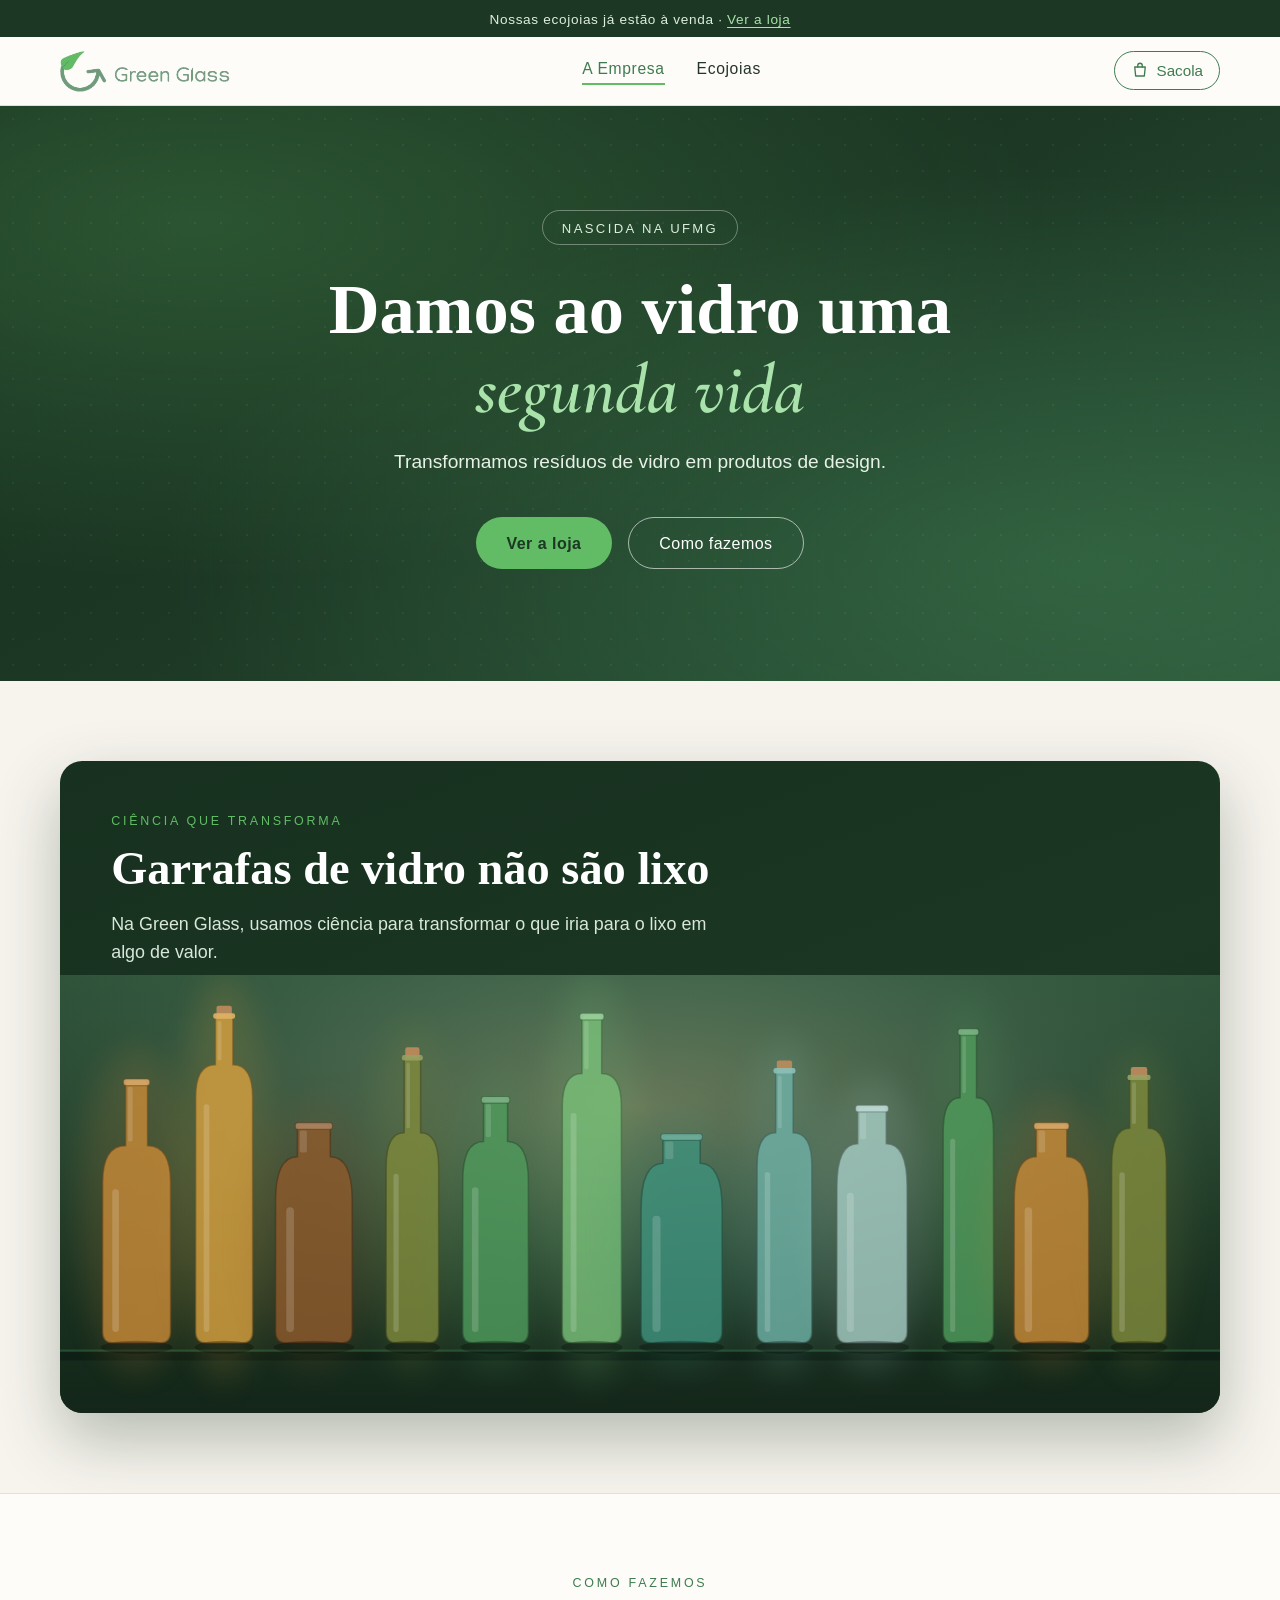
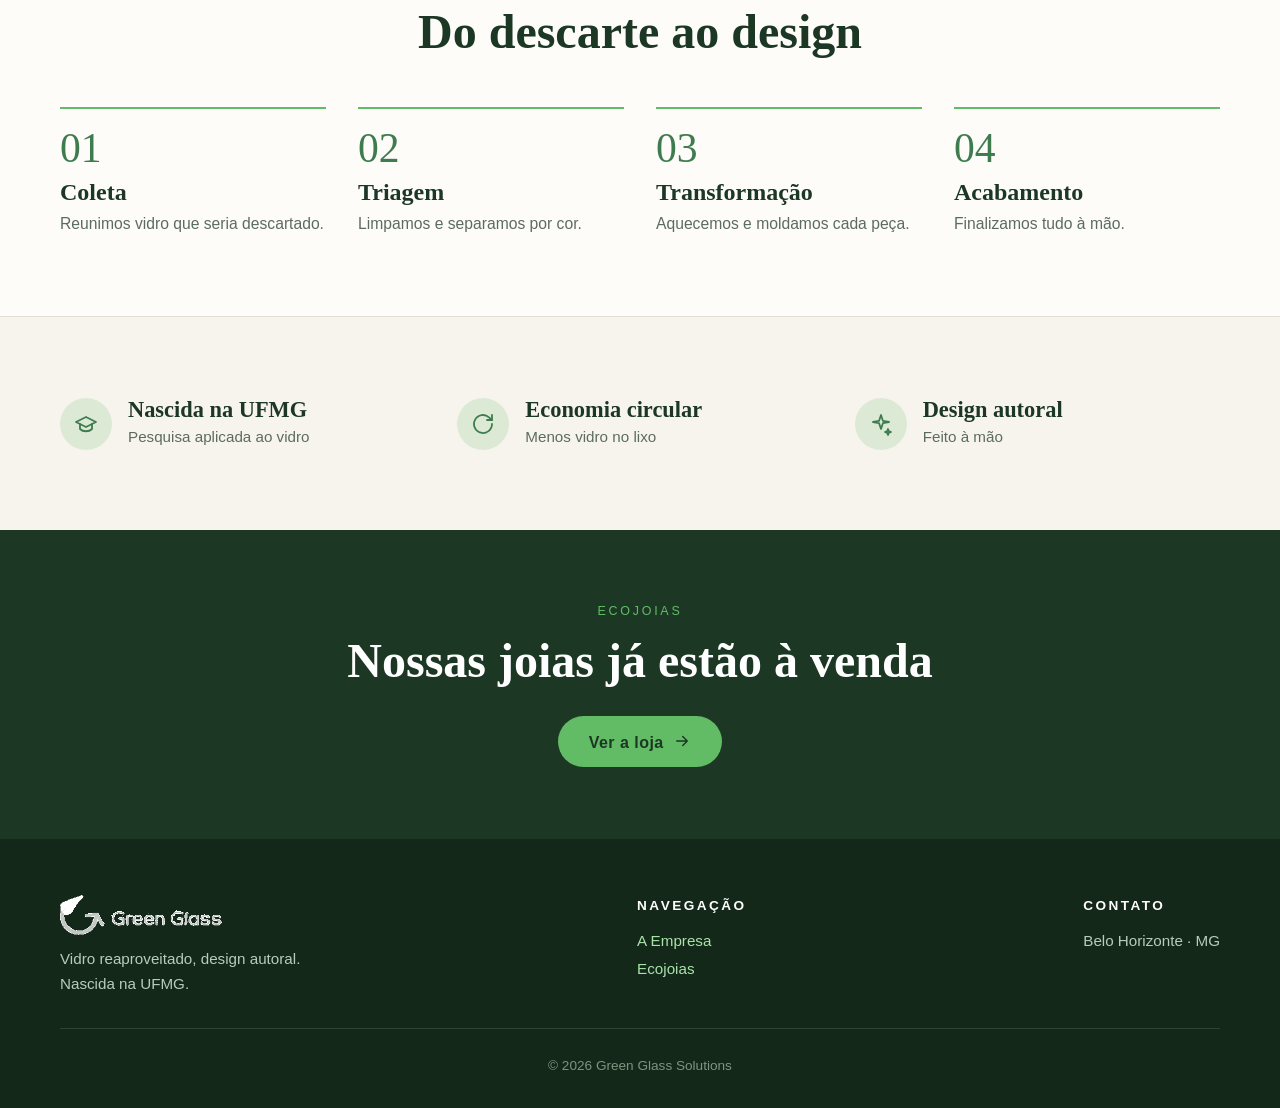
==== commit 5b9644b3: "Add files via upload" ====
--- a/index.html
+++ b/index.html
@@ -2,9 +2,9 @@
 <html lang="pt-BR">
 <head>
   <meta charset="UTF-8">
-  <meta name="viewport" content="width=device-width, initial-scale=1.0">
-  <title>Green Glass Solutions — Inovação sustentável nascida na UFMG</title>
-  <meta name="description" content="A Green Glass Solutions é uma empresa criada na UFMG que transforma resíduos de vidro em produtos de valor estético, cultural e sustentável.">
+  <meta name="viewport" content="width=device-width, initial-scale=1.0, viewport-fit=cover">
+  <title>Green Glass Solutions — Vidro reaproveitado, nascida na UFMG</title>
+  <meta name="description" content="A Green Glass Solutions, nascida na UFMG, transforma resíduos de vidro em produtos de design.">
   <link rel="preconnect" href="https://fonts.googleapis.com">
   <link rel="preconnect" href="https://fonts.gstatic.com" crossorigin>
   <link href="https://fonts.googleapis.com/css2?family=Cormorant+Garamond:ital,wght@0,500;0,600;1,500&family=Manjari:wght@400;700&display=swap" rel="stylesheet">
@@ -12,7 +12,7 @@
 /* ============================================================
    Green Glass Solutions — identidade visual
    Paleta: #1C3724 (verde profundo) · #3E7C4F (verde médio) · #62BC65 (verde claro)
-   Tipografia: Manjari (sans, bordas arredondadas) + Cormorant Garamond (display)
+   Tipografia: Manjari (texto) + Cormorant Garamond (títulos)
    ============================================================ */
 
 :root {
@@ -20,14 +20,18 @@
   --verde-medio: #3E7C4F;
   --verde-claro: #62BC65;
   --creme: #F7F4EE;
-  --creme-card: #FDFCF9;
+  --branco: #FDFCF9;
+  --salvia: #E6EEE3;
   --tinta: #26332B;
   --tinta-suave: #5C6B61;
   --borda: #E4DFD4;
+  --raio: 14px;
   --sombra: 0 10px 30px rgba(28, 55, 36, 0.08);
 }
 
 * { margin: 0; padding: 0; box-sizing: border-box; }
+
+[hidden] { display: none !important; }
 
 html { scroll-behavior: smooth; }
 
@@ -35,25 +39,45 @@
   font-family: "Manjari", "Segoe UI", sans-serif;
   background: var(--creme);
   color: var(--tinta);
-  line-height: 1.7;
+  line-height: 1.6;
   font-size: 1.05rem;
 }
 
-h1, h2, h3, .display {
+h1, h2, h3 {
   font-family: "Cormorant Garamond", Georgia, serif;
   font-weight: 600;
   color: var(--verde-profundo);
-  line-height: 1.15;
+  line-height: 1.12;
 }
 
 img { max-width: 100%; display: block; }
 
 a { color: var(--verde-medio); text-decoration: none; }
 
-.container {
-  width: min(1120px, 92%);
-  margin: 0 auto;
-}
+button { font: inherit; cursor: pointer; }
+
+.container { width: min(1160px, 92%); margin: 0 auto; }
+
+.rotulo {
+  display: block;
+  font-size: 0.78rem;
+  letter-spacing: 0.22em;
+  text-transform: uppercase;
+  color: var(--verde-medio);
+  margin-bottom: 0.7rem;
+}
+
+/* ---------- Barra de aviso ---------- */
+.aviso {
+  background: var(--verde-profundo);
+  color: #DDEEDD;
+  text-align: center;
+  font-size: 0.85rem;
+  letter-spacing: 0.05em;
+  padding: 0.55rem 1rem 0.4rem;
+}
+
+.aviso a { color: #A9E3AB; text-decoration: underline; text-underline-offset: 3px; }
 
 /* ---------- Header ---------- */
 .site-header {
@@ -68,17 +92,18 @@
 
 /* fundo sólido onde backdrop-filter não é suportado (evita "fantasma" ao rolar) */
 @supports not ((-webkit-backdrop-filter: blur(1px)) or (backdrop-filter: blur(1px))) {
-  .site-header { background: var(--creme-card); }
+  .site-header { background: var(--branco); }
 }
 
 .site-header .container {
   display: flex;
   align-items: center;
   justify-content: space-between;
+  gap: 1.5rem;
   padding: 0.8rem 0;
 }
 
-.brand img { height: 44px; width: auto; }
+.brand img { height: 42px; width: auto; }
 
 .nav { display: flex; gap: 2rem; align-items: center; }
 
@@ -86,31 +111,86 @@
   color: var(--tinta);
   font-size: 0.98rem;
   letter-spacing: 0.04em;
+  white-space: nowrap;
   padding-bottom: 2px;
   border-bottom: 2px solid transparent;
+  transition: color 0.2s, border-color 0.2s;
+}
+
+.nav a:hover { color: var(--verde-medio); }
+.nav a.ativo { color: var(--verde-medio); border-color: var(--verde-claro); }
+
+.btn-sacola {
+  display: inline-flex;
+  align-items: center;
+  gap: 0.5rem;
+  background: none;
+  border: 1.5px solid var(--verde-medio);
+  color: var(--verde-medio);
+  border-radius: 999px;
+  padding: 0.45rem 1rem 0.35rem;
+  font-size: 0.95rem;
   white-space: nowrap;
-  transition: color 0.2s, border-color 0.2s;
-}
-
-.nav a:hover { color: var(--verde-medio); }
-
-.nav a.ativo {
-  color: var(--verde-medio);
-  border-color: var(--verde-claro);
-}
-
-.nav .btn-nav {
-  background: var(--verde-medio);
-  color: #fff;
-  padding: 0.55rem 1.3rem;
+  transition: background 0.2s, color 0.2s;
+}
+
+.btn-sacola:hover { background: var(--verde-medio); color: #fff; }
+.btn-sacola svg { width: 18px; height: 18px; margin-top: -3px; }
+
+.contador {
+  min-width: 1.35rem;
+  height: 1.35rem;
   border-radius: 999px;
-  border-bottom: none;
-  transition: background 0.2s;
-}
-
-.nav .btn-nav:hover { background: var(--verde-profundo); color: #fff; }
-
-/* ---------- Hero ---------- */
+  background: var(--verde-claro);
+  color: var(--verde-profundo);
+  font-size: 0.78rem;
+  font-weight: 700;
+  display: inline-flex;
+  align-items: center;
+  justify-content: center;
+  padding: 0.15rem 0.35rem 0;
+}
+
+.contador.pulso { animation: pulso 0.45s ease; }
+
+@keyframes pulso {
+  50% { transform: scale(1.35); }
+}
+
+/* ---------- Botões ---------- */
+.btn {
+  display: inline-flex;
+  align-items: center;
+  gap: 0.6rem;
+  padding: 0.85rem 1.9rem 0.7rem;
+  border-radius: 999px;
+  border: 0;
+  font-size: 1rem;
+  letter-spacing: 0.03em;
+  transition: transform 0.2s, background 0.2s, color 0.2s;
+}
+
+.btn svg { width: 18px; height: 18px; margin-top: -3px; }
+
+.btn-primario { background: var(--verde-medio); color: #fff; }
+.btn-primario:hover { background: var(--verde-profundo); transform: translateY(-2px); }
+
+.btn-claro { background: var(--verde-claro); color: var(--verde-profundo); font-weight: 700; }
+.btn-claro:hover { background: #7ACC7D; transform: translateY(-2px); }
+
+.btn-contorno { border: 1.5px solid rgba(255, 255, 255, 0.6); color: #fff; background: transparent; }
+.btn-contorno:hover { background: rgba(255, 255, 255, 0.12); transform: translateY(-2px); }
+
+/* ---------- Seções ---------- */
+.secao { padding: 5rem 0; }
+.secao-branca { background: var(--branco); border-top: 1px solid var(--borda); border-bottom: 1px solid var(--borda); }
+
+.titulo-secao { font-size: clamp(2rem, 4vw, 2.8rem); margin-bottom: 2rem; }
+
+.cabecalho-centro { text-align: center; max-width: 640px; margin: 0 auto 3rem; }
+.cabecalho-centro h2 { font-size: clamp(2rem, 4.5vw, 3rem); }
+
+/* ---------- Hero institucional (A Empresa) ---------- */
 .hero {
   position: relative;
   background:
@@ -125,7 +205,7 @@
   content: "";
   position: absolute;
   inset: 0;
-  background-image: radial-gradient(rgba(255,255,255,0.05) 1px, transparent 1px);
+  background-image: radial-gradient(rgba(255, 255, 255, 0.05) 1px, transparent 1px);
   background-size: 26px 26px;
   pointer-events: none;
 }
@@ -134,7 +214,7 @@
   position: relative;
   z-index: 1;
   padding: 6.5rem 0 7rem;
-  max-width: 780px;
+  max-width: 760px;
   text-align: center;
 }
 
@@ -150,269 +230,14 @@
   margin-bottom: 1.6rem;
 }
 
-.hero h1 {
-  color: #fff;
-  font-size: clamp(2.6rem, 6vw, 4.2rem);
-  margin-bottom: 1.2rem;
-}
-
-.hero h1 em {
-  font-style: italic;
-  color: #A9E3AB;
-}
-
-.hero p {
-  color: #E8F1E8;
-  font-size: 1.15rem;
-  max-width: 620px;
-  margin: 0 auto 2.4rem;
-}
+.hero h1 { color: #fff; font-size: clamp(2.6rem, 6vw, 4.4rem); margin-bottom: 1.1rem; }
+.hero h1 em { font-style: italic; color: #A9E3AB; }
+.hero p { color: #E8F1E8; font-size: 1.2rem; margin: 0 auto 2.4rem; }
 
 .hero-acoes { display: flex; gap: 1rem; justify-content: center; flex-wrap: wrap; }
-
-.btn {
-  display: inline-block;
-  padding: 0.85rem 2rem 0.7rem;
-  border-radius: 999px;
-  font-size: 1rem;
-  letter-spacing: 0.03em;
-  transition: transform 0.2s, background 0.2s, color 0.2s;
-}
-
-.btn-primario { background: var(--verde-claro); color: var(--verde-profundo); font-weight: 700; }
-.btn-primario:hover { background: #7ACC7D; transform: translateY(-2px); }
-
-.btn-contorno { border: 1.5px solid rgba(255,255,255,0.6); color: #fff; }
-.btn-contorno:hover { background: rgba(255,255,255,0.12); transform: translateY(-2px); }
-
-/* Hero com foto (página ecojoias) */
-.hero-foto {
-  position: relative;
-  color: #fff;
-}
-
-.hero-foto .foto-fundo {
-  position: absolute;
-  inset: 0;
-  background-size: cover;
-  background-position: center 30%;
-}
-
-.hero-foto .foto-fundo::after {
-  content: "";
-  position: absolute;
-  inset: 0;
-  background: linear-gradient(160deg, rgba(23, 48, 31, 0.88) 20%, rgba(28, 55, 36, 0.6) 60%, rgba(28, 55, 36, 0.75) 100%);
-}
-
-.hero-foto .container {
-  position: relative;
-  z-index: 1;
-  padding: 6.5rem 0 7rem;
-  max-width: 820px;
-  text-align: center;
-}
-
-/* ---------- Seções ---------- */
-.secao { padding: 5.5rem 0; }
-
-.secao-creme { background: var(--creme); }
-.secao-branca { background: var(--creme-card); border-top: 1px solid var(--borda); border-bottom: 1px solid var(--borda); }
-.secao-verde { background: var(--verde-profundo); color: #E8F1E8; }
-.secao-verde h2 { color: #fff; }
-
-.cabecalho-secao { text-align: center; max-width: 680px; margin: 0 auto 3.2rem; }
-
-.cabecalho-secao .rotulo {
-  display: block;
-  font-size: 0.8rem;
-  letter-spacing: 0.22em;
-  text-transform: uppercase;
-  color: var(--verde-medio);
-  margin-bottom: 0.8rem;
-}
-
-.secao-verde .rotulo { color: var(--verde-claro); }
-
-.cabecalho-secao h2 { font-size: clamp(2rem, 4.5vw, 3rem); margin-bottom: 1rem; }
-
-.cabecalho-secao .fio {
-  width: 56px;
-  height: 2px;
-  background: var(--verde-claro);
-  margin: 1.2rem auto 0;
-}
-
-/* ---------- Grades e cartões ---------- */
-.grade-2 { display: grid; grid-template-columns: 1fr 1fr; gap: 3.5rem; align-items: center; }
-.grade-3 { display: grid; grid-template-columns: repeat(3, 1fr); gap: 1.6rem; }
-.grade-4 { display: grid; grid-template-columns: repeat(4, 1fr); gap: 1.6rem; }
-
-.cartao {
-  background: var(--creme-card);
-  border: 1px solid var(--borda);
-  border-radius: 18px;
-  padding: 2.2rem 1.8rem;
-  box-shadow: var(--sombra);
-}
-
-.cartao .icone {
-  width: 52px;
-  height: 52px;
-  border-radius: 50%;
-  background: rgba(98, 188, 101, 0.16);
-  display: flex;
-  align-items: center;
-  justify-content: center;
-  font-size: 1.5rem;
-  margin-bottom: 1.2rem;
-}
-
-.cartao h3 { font-size: 1.45rem; margin-bottom: 0.6rem; }
-
-.cartao p { color: var(--tinta-suave); font-size: 0.98rem; }
-
-/* Lista de impactos */
-.lista-check { list-style: none; display: grid; gap: 0.9rem; }
-
-.lista-check li { display: flex; gap: 0.8rem; align-items: flex-start; }
-
-.lista-check li::before {
-  content: "✦";
-  color: var(--verde-claro);
-  flex-shrink: 0;
-  margin-top: 0.15rem;
-}
-
-/* ---------- Produtos ---------- */
-.colecao { padding: 4.2rem 0; }
-
-.colecao + .colecao { border-top: 1px solid var(--borda); }
-
-.colecao-titulo { text-align: center; margin-bottom: 2.6rem; }
-
-.colecao-titulo h3 { font-size: clamp(1.8rem, 3.5vw, 2.4rem); }
-
-.colecao-titulo p { color: var(--tinta-suave); max-width: 560px; margin: 0.5rem auto 0; }
-
-.grade-produtos {
-  display: grid;
-  grid-template-columns: repeat(4, 1fr);
-  gap: 1.6rem;
-}
-
-.produto {
-  background: #fff;
-  border: 1px solid var(--borda);
-  border-radius: 16px;
-  overflow: hidden;
-  box-shadow: var(--sombra);
-  transition: transform 0.25s, box-shadow 0.25s;
-}
-
-.produto:hover {
-  transform: translateY(-6px);
-  box-shadow: 0 18px 40px rgba(28, 55, 36, 0.14);
-}
-
-.produto img { aspect-ratio: 1 / 0.92; object-fit: cover; width: 100%; }
-
-.produto figcaption { padding: 1.1rem 1.2rem 1.2rem; }
-
-.produto .modelo {
-  font-size: 0.75rem;
-  letter-spacing: 0.16em;
-  text-transform: uppercase;
-  color: var(--verde-medio);
-  display: block;
-  margin-bottom: 0.25rem;
-}
-
-.produto .nome {
-  font-family: "Cormorant Garamond", Georgia, serif;
-  font-size: 1.3rem;
-  font-weight: 600;
-  color: var(--verde-profundo);
-}
-
-/* ---------- Destaque ecojoias (home) ---------- */
-.destaque-foto {
-  border-radius: 20px;
-  overflow: hidden;
-  box-shadow: 0 24px 60px rgba(28, 55, 36, 0.22);
-}
-
-/* Painel de marca (home — sem fotos de joias) */
-.painel-marca {
-  position: relative;
-  border-radius: 20px;
-  padding: 3rem 2.4rem;
-  background:
-    radial-gradient(ellipse at 20% 15%, rgba(98, 188, 101, 0.35), transparent 55%),
-    linear-gradient(150deg, #17301F 0%, var(--verde-profundo) 55%, #2A5238 100%);
-  color: #fff;
-  overflow: hidden;
-  box-shadow: 0 24px 60px rgba(28, 55, 36, 0.22);
-}
-
-.painel-marca::after {
-  content: "";
-  position: absolute;
-  inset: 0;
-  background-image: radial-gradient(rgba(255,255,255,0.06) 1px, transparent 1px);
-  background-size: 24px 24px;
-  pointer-events: none;
-}
-
-.painel-logo { height: 46px; width: auto; margin-bottom: 1.6rem; position: relative; z-index: 1; }
-
-.painel-frase {
-  position: relative;
-  z-index: 1;
-  font-family: "Cormorant Garamond", Georgia, serif;
-  font-size: 2.2rem;
-  line-height: 1.15;
-  color: #fff;
-  margin-bottom: 2.2rem;
-}
-
-.painel-numeros {
-  position: relative;
-  z-index: 1;
-  display: grid;
-  grid-template-columns: repeat(3, 1fr);
-  gap: 1rem;
-  border-top: 1px solid rgba(255,255,255,0.18);
-  padding-top: 1.6rem;
-}
-
-.painel-numeros strong {
-  display: block;
-  font-family: "Cormorant Garamond", Georgia, serif;
-  font-size: 1.9rem;
-  color: #A9E3AB;
-  line-height: 1;
-}
-
-.painel-numeros span {
-  font-size: 0.82rem;
-  color: #D3E4D4;
-  letter-spacing: 0.02em;
-}
-
-.paleta { display: flex; gap: 0.9rem; margin-top: 1.6rem; }
-
-.paleta span {
-  width: 54px;
-  height: 54px;
-  border-radius: 50%;
-  border: 3px solid #fff;
-  box-shadow: 0 4px 12px rgba(28, 55, 36, 0.2);
-}
 
 /* ---------- Card de impacto: garrafas ---------- */
 .card-garrafas {
-  position: relative;
   background: linear-gradient(160deg, #17301F 0%, var(--verde-profundo) 55%, #132619 100%);
   border-radius: 22px;
   overflow: hidden;
@@ -420,50 +245,332 @@
   color: #E8F1E8;
 }
 
-.card-garrafas-texto {
-  padding: 3.2rem 3.2rem 1rem;
-  max-width: 700px;
+.card-garrafas-texto { padding: 3.2rem 3.2rem 1rem; max-width: 720px; }
+.card-garrafas-texto .rotulo { color: var(--verde-claro); }
+.card-garrafas-texto h2 { color: #fff; font-size: clamp(1.9rem, 4vw, 2.9rem); margin-bottom: 0.9rem; }
+.card-garrafas-texto p { color: #D9E7DA; font-size: 1.12rem; }
+.card-garrafas img { width: 100%; height: auto; margin-top: -0.5rem; }
+
+/* ---------- Processo (4 passos) ---------- */
+.processo { display: grid; grid-template-columns: repeat(4, 1fr); gap: 2rem; list-style: none; }
+
+.passo { border-top: 2px solid var(--verde-claro); padding-top: 1.2rem; }
+
+.passo .num {
+  display: block;
+  font-family: "Cormorant Garamond", Georgia, serif;
+  font-size: 2.6rem;
+  line-height: 1;
+  color: var(--verde-medio);
+  margin-bottom: 0.6rem;
+}
+
+.passo h3 { font-size: 1.5rem; margin-bottom: 0.3rem; }
+.passo p { color: var(--tinta-suave); font-size: 0.98rem; }
+
+/* ---------- Pilares ---------- */
+.pilares { display: grid; grid-template-columns: repeat(3, 1fr); gap: 2rem; list-style: none; }
+
+.pilar { display: flex; gap: 1rem; align-items: center; }
+
+.icone {
+  flex: none;
+  width: 52px;
+  height: 52px;
+  border-radius: 50%;
+  background: rgba(98, 188, 101, 0.18);
+  color: var(--verde-medio);
+  display: grid;
+  place-items: center;
+}
+
+.icone svg { width: 24px; height: 24px; }
+
+.pilar strong {
+  display: block;
+  font-family: "Cormorant Garamond", Georgia, serif;
+  font-size: 1.4rem;
+  color: var(--verde-profundo);
+  line-height: 1.2;
+}
+
+.pilar span { color: var(--tinta-suave); font-size: 0.95rem; }
+
+/* ---------- Faixa de chamada ---------- */
+.faixa-cta {
+  background: var(--verde-profundo);
+  color: #E8F1E8;
+  text-align: center;
+  padding: 4.5rem 0;
+}
+
+.faixa-cta .rotulo { color: var(--verde-claro); }
+.faixa-cta h2 { color: #fff; font-size: clamp(2rem, 4.5vw, 3rem); margin-bottom: 1.8rem; }
+
+/* ---------- Loja: hero ---------- */
+.hero-loja .container {
+  display: grid;
+  grid-template-columns: 1fr 1.15fr;
+  gap: 3.5rem;
+  align-items: center;
+  padding: 4rem 0 4.5rem;
+}
+
+.hero-loja h1 { font-size: clamp(2.5rem, 5vw, 3.9rem); margin-bottom: 1rem; }
+.hero-loja p { font-size: 1.18rem; color: var(--tinta-suave); margin-bottom: 2rem; }
+
+.hero-loja .foto {
+  border-radius: 20px;
+  overflow: hidden;
+  box-shadow: 0 24px 60px rgba(28, 55, 36, 0.18);
+  aspect-ratio: 4 / 3;
+}
+
+.hero-loja .foto img { width: 100%; height: 100%; object-fit: cover; }
+
+/* ---------- Loja: missão ---------- */
+.missao { background: var(--salvia); text-align: center; padding: 4rem 0; }
+.missao h2 { font-size: clamp(1.9rem, 3.5vw, 2.5rem); margin-bottom: 0.7rem; }
+.missao p { max-width: 600px; margin: 0 auto; font-size: 1.15rem; }
+
+/* ---------- Loja: categorias ---------- */
+.categorias { display: grid; grid-template-columns: repeat(4, 1fr); gap: 1rem; }
+
+.categoria {
   position: relative;
-  z-index: 2;
-}
-
-.card-garrafas-texto .rotulo {
-  display: block;
-  font-size: 0.8rem;
-  letter-spacing: 0.22em;
+  aspect-ratio: 1;
+  border: 0;
+  border-radius: var(--raio);
+  overflow: hidden;
+  background: var(--borda);
+}
+
+.categoria img { width: 100%; height: 100%; object-fit: cover; transition: transform 0.5s; }
+
+.categoria::after {
+  content: "";
+  position: absolute;
+  inset: 0;
+  background: linear-gradient(180deg, rgba(28, 55, 36, 0) 40%, rgba(28, 55, 36, 0.72));
+}
+
+.categoria span {
+  position: absolute;
+  left: 0;
+  right: 0;
+  bottom: 1.1rem;
+  z-index: 1;
+  text-align: center;
+  color: #fff;
+  font-family: "Cormorant Garamond", Georgia, serif;
+  font-size: 1.75rem;
+  font-weight: 600;
+}
+
+.categoria:hover img { transform: scale(1.06); }
+
+/* ---------- Loja: produtos ---------- */
+.loja-topo {
+  display: flex;
+  justify-content: space-between;
+  align-items: flex-end;
+  gap: 1rem 2rem;
+  flex-wrap: wrap;
+  margin-bottom: 2rem;
+}
+
+.loja-topo .titulo-secao { margin-bottom: 0; }
+
+.filtros { display: flex; flex-wrap: wrap; gap: 0.5rem; }
+
+.filtro {
+  border: 1.5px solid var(--borda);
+  background: var(--branco);
+  color: var(--tinta);
+  border-radius: 999px;
+  padding: 0.45rem 1.1rem 0.32rem;
+  font-size: 0.92rem;
+  transition: border-color 0.2s, background 0.2s, color 0.2s;
+}
+
+.filtro:hover { border-color: var(--verde-medio); }
+
+.filtro[aria-pressed="true"] {
+  background: var(--verde-profundo);
+  border-color: var(--verde-profundo);
+  color: #fff;
+}
+
+.grade-produtos {
+  display: grid;
+  grid-template-columns: repeat(4, 1fr);
+  gap: 2.4rem 1.5rem;
+  list-style: none;
+}
+
+.produto { display: flex; flex-direction: column; }
+
+.produto .foto {
+  aspect-ratio: 1;
+  border-radius: var(--raio);
+  overflow: hidden;
+  background: #fff;
+  border: 1px solid var(--borda);
+}
+
+.produto .foto img { width: 100%; height: 100%; object-fit: cover; transition: transform 0.5s; }
+.produto:hover .foto img { transform: scale(1.05); }
+
+.produto .cat {
+  font-size: 0.72rem;
+  letter-spacing: 0.16em;
   text-transform: uppercase;
-  color: var(--verde-claro);
-  margin-bottom: 0.7rem;
-}
-
-.card-garrafas-texto h2 {
+  color: var(--verde-medio);
+  margin: 0.95rem 0 0.1rem;
+}
+
+.produto h3 { font-size: 1.32rem; margin-bottom: 0.15rem; }
+.produto .preco { font-size: 1.05rem; margin-bottom: 0.9rem; }
+
+.btn-add {
+  margin-top: auto;
+  display: inline-flex;
+  align-items: center;
+  justify-content: center;
+  gap: 0.5rem;
+  width: 100%;
+  background: var(--verde-profundo);
   color: #fff;
-  font-size: clamp(1.9rem, 4vw, 2.9rem);
-  margin-bottom: 1rem;
-}
-
-.card-garrafas-texto p {
-  color: #D9E7DA;
-  font-size: 1.1rem;
-  max-width: 620px;
-}
-
-.card-garrafas-visual img {
-  width: 100%;
-  height: auto;
-  display: block;
-  margin-top: -0.5rem;
-}
-
-@media (max-width: 560px) {
-  .card-garrafas-texto { padding: 2.2rem 1.6rem 0.8rem; }
-  .card-garrafas-texto p { font-size: 1.02rem; }
-}
-
-/* ---------- CTA ---------- */
-.cta-faixa { text-align: center; }
-
-.cta-faixa p { max-width: 560px; margin: 0 auto 2rem; color: #DDEBDD; }
+  border: 0;
+  border-radius: 999px;
+  padding: 0.7rem 1rem 0.55rem;
+  font-size: 0.95rem;
+  transition: background 0.2s, color 0.2s;
+}
+
+.btn-add svg { width: 17px; height: 17px; flex: none; margin-top: -3px; }
+.btn-add:hover { background: var(--verde-medio); }
+.btn-add.adicionado { background: var(--verde-claro); color: var(--verde-profundo); }
+
+/* ---------- Loja: garantias ---------- */
+.garantias {
+  display: grid;
+  grid-template-columns: repeat(4, 1fr);
+  gap: 1.5rem;
+  padding: 3.2rem 0;
+  list-style: none;
+}
+
+.garantia { text-align: center; }
+.garantia .icone { margin: 0 auto 0.7rem; }
+.garantia strong { display: block; color: var(--verde-profundo); }
+.garantia span { font-size: 0.88rem; color: var(--tinta-suave); }
+
+/* ---------- Sacola (painel lateral) ---------- */
+.sacola-fundo {
+  position: fixed;
+  inset: 0;
+  z-index: 90;
+  background: rgba(20, 40, 25, 0.45);
+  opacity: 0;
+  pointer-events: none;
+  transition: opacity 0.25s;
+}
+
+.sacola {
+  position: fixed;
+  top: 0;
+  right: 0;
+  z-index: 100;
+  width: min(420px, 100%);
+  height: 100%;
+  background: var(--branco);
+  display: flex;
+  flex-direction: column;
+  transform: translateX(100%);
+  transition: transform 0.3s ease;
+  box-shadow: -20px 0 50px rgba(0, 0, 0, 0.15);
+  padding-top: env(safe-area-inset-top, 0px);
+}
+
+body.sacola-aberta { overflow: hidden; }
+body.sacola-aberta .sacola { transform: none; }
+body.sacola-aberta .sacola-fundo { opacity: 1; pointer-events: auto; }
+
+.sacola-topo {
+  display: flex;
+  justify-content: space-between;
+  align-items: center;
+  padding: 1.2rem 1.4rem;
+  border-bottom: 1px solid var(--borda);
+}
+
+.sacola-topo h2 { font-size: 1.8rem; }
+
+.fechar {
+  background: none;
+  border: 0;
+  width: 40px;
+  height: 40px;
+  font-size: 1.9rem;
+  line-height: 1;
+  color: var(--tinta);
+}
+
+.sacola-vazia { text-align: center; color: var(--tinta-suave); padding: 3rem 1.4rem; }
+
+.sacola-itens { flex: 1; overflow-y: auto; padding: 0.4rem 1.4rem; list-style: none; }
+
+.item {
+  display: grid;
+  grid-template-columns: 64px 1fr auto;
+  gap: 0.9rem;
+  align-items: center;
+  padding: 0.9rem 0;
+  border-bottom: 1px solid var(--borda);
+}
+
+.item img { width: 64px; height: 64px; object-fit: cover; border-radius: 10px; }
+.item h3 { font-size: 1.12rem; }
+.item .preco-item { font-size: 0.9rem; color: var(--tinta-suave); }
+
+.qtd {
+  display: inline-flex;
+  align-items: center;
+  border: 1px solid var(--borda);
+  border-radius: 999px;
+  margin-top: 0.35rem;
+}
+
+.qtd button { background: none; border: 0; width: 30px; height: 28px; font-size: 1rem; color: var(--tinta); }
+.qtd span { min-width: 1.4rem; text-align: center; font-size: 0.9rem; padding-top: 0.15rem; }
+
+.remover {
+  background: none;
+  border: 0;
+  color: var(--tinta-suave);
+  font-size: 0.82rem;
+  text-decoration: underline;
+  text-underline-offset: 3px;
+}
+
+.sacola-rodape {
+  padding: 1.2rem 1.4rem calc(1.5rem + env(safe-area-inset-bottom, 0px));
+  border-top: 1px solid var(--borda);
+}
+
+.total { display: flex; justify-content: space-between; align-items: baseline; margin-bottom: 0.3rem; }
+
+.total strong {
+  font-family: "Cormorant Garamond", Georgia, serif;
+  font-size: 1.7rem;
+  color: var(--verde-profundo);
+}
+
+.nota { font-size: 0.86rem; color: var(--tinta-suave); margin-bottom: 1rem; }
+
+.btn-finalizar { width: 100%; justify-content: center; }
+.btn-finalizar[disabled] { opacity: 0.5; cursor: not-allowed; transform: none; }
 
 /* ---------- Footer ---------- */
 .site-footer {
@@ -480,7 +587,7 @@
   gap: 2rem;
   flex-wrap: wrap;
   padding-bottom: 2rem;
-  border-bottom: 1px solid rgba(255,255,255,0.12);
+  border-bottom: 1px solid rgba(255, 255, 255, 0.12);
   margin-bottom: 1.6rem;
 }
 
@@ -497,55 +604,63 @@
 .site-footer a { color: #A9E3AB; }
 .site-footer a:hover { text-decoration: underline; }
 
+.links { display: flex; flex-direction: column; gap: 0.25rem; }
+
 .site-footer .creditos { text-align: center; font-size: 0.85rem; color: #7E947F; }
 
 /* ---------- Responsivo ---------- */
-@media (max-width: 900px) {
-  .grade-produtos, .grade-4 { grid-template-columns: repeat(2, 1fr); }
-  .grade-3 { grid-template-columns: 1fr; }
-  .grade-2 { grid-template-columns: 1fr; gap: 2.2rem; }
-}
-
-@media (max-width: 560px) {
-  .grade-produtos, .grade-4 { grid-template-columns: 1fr; }
-  .hero .container, .hero-foto .container { padding: 4.5rem 0 5rem; }
-
-  /* Cabeçalho empilhado: logo em cima, menu centralizado embaixo */
-  .site-header .container {
-    flex-direction: column;
-    gap: 0.7rem;
-    padding: 0.7rem 0;
-  }
-  .brand img { height: 40px; }
-  .nav {
-    width: 100%;
-    justify-content: center;
-    gap: 1.2rem;
-    font-size: 0.92rem;
-  }
-  .nav a { font-size: 0.92rem; }
-  .nav .btn-nav { padding: 0.45rem 1rem; }
-}
-
-@media (max-width: 360px) {
-  .nav { gap: 0.8rem; }
-  .nav a { font-size: 0.86rem; }
+@media (max-width: 960px) {
+  .grade-produtos { grid-template-columns: repeat(3, 1fr); }
+  .processo { grid-template-columns: repeat(2, 1fr); }
+  .pilares { grid-template-columns: 1fr; gap: 1.2rem; }
+  .garantias { grid-template-columns: repeat(2, 1fr); gap: 2rem 1rem; }
+  .hero-loja .container { grid-template-columns: 1fr; gap: 2.2rem; padding: 3rem 0; }
+}
+
+@media (max-width: 680px) {
+  .secao { padding: 3.8rem 0; }
+  .aviso { font-size: 0.74rem; letter-spacing: 0.02em; }
+
+  /* Cabeçalho: logo + sacola em cima, menu centralizado embaixo */
+  .site-header .container { flex-wrap: wrap; gap: 0.5rem 1rem; padding: 0.7rem 0; }
+  .brand img { height: 36px; }
+  .nav { order: 3; width: 100%; justify-content: center; gap: 1.8rem; }
+  .nav a { font-size: 0.95rem; }
+
+  .hero .container { padding: 4.5rem 0 5rem; }
+  .card-garrafas-texto { padding: 2.2rem 1.6rem 0.8rem; }
+
+  .categorias { grid-template-columns: repeat(2, 1fr); gap: 0.7rem; }
+  .categoria span { font-size: 1.45rem; bottom: 0.8rem; }
+
+  .grade-produtos { grid-template-columns: repeat(2, 1fr); gap: 2rem 0.9rem; }
+  .produto h3 { font-size: 1.15rem; }
+  .produto .preco { font-size: 0.98rem; }
+  .btn-add { font-size: 0.88rem; padding: 0.65rem 0.6rem 0.5rem; }
+  .btn-add svg { display: none; }
+
+  .processo { grid-template-columns: 1fr; gap: 1.4rem; }
 }
 
 </style>
 </head>
 <body>
 
+  <div class="aviso">Nossas ecojoias já estão à venda · <a href="ecojoias.html">Ver a loja</a></div>
+
   <header class="site-header">
     <div class="container">
-      <a class="brand" href="index.html" aria-label="Green Glass Solutions">
+      <a class="brand" href="index.html" aria-label="Green Glass Solutions — página inicial">
         <img src="[data-uri]" alt="Green Glass">
       </a>
-      <nav class="nav">
-        <a href="index.html" class="ativo">A Empresa</a>
+      <nav class="nav" aria-label="Principal">
+        <a href="index.html" class="ativo" aria-current="page">A Empresa</a>
         <a href="ecojoias.html">Ecojoias</a>
-        <a href="ecojoias.html#colecoes" class="btn-nav">Ver coleções</a>
       </nav>
+      <a class="btn-sacola" href="ecojoias.html#sacola">
+        <svg viewBox="0 0 24 24" fill="none" stroke="currentColor" stroke-width="1.8" stroke-linecap="round" stroke-linejoin="round" aria-hidden="true"><path d="M5 8h14l-1.2 12H6.2L5 8z"/><path d="M9 8V6a3 3 0 0 1 6 0v2"/></svg>
+        Sacola <span class="contador" data-contador hidden>0</span>
+      </a>
     </div>
   </header>
 
@@ -554,152 +669,75 @@
     <!-- Hero -->
     <section class="hero">
       <div class="container">
-        <span class="selo">Nascida na UFMG · Economia circular</span>
-        <h1>Damos ao vidro uma <em>segunda vida</em>, com design e propósito</h1>
-        <p>A Green Glass Solutions transforma resíduos vítreos em produtos de valor
-          estético, cultural e sustentável — unindo design autoral, experimentação
-          material e responsabilidade socioambiental.</p>
+        <span class="selo">Nascida na UFMG</span>
+        <h1>Damos ao vidro uma <em>segunda vida</em></h1>
+        <p>Transformamos resíduos de vidro em produtos de design.</p>
         <div class="hero-acoes">
-          <a class="btn btn-primario" href="ecojoias.html">Conheça as ecojoias</a>
-          <a class="btn btn-contorno" href="#sobre">Sobre a empresa</a>
+          <a class="btn btn-claro" href="ecojoias.html">Ver a loja</a>
+          <a class="btn btn-contorno" href="#processo">Como fazemos</a>
         </div>
       </div>
     </section>
 
-    <!-- Sobre -->
-    <section class="secao secao-branca" id="sobre">
-      <div class="container">
-        <div class="cabecalho-secao">
-          <span class="rotulo">Quem somos</span>
-          <h2>Uma empresa que nasceu na universidade</h2>
-          <div class="fio"></div>
-        </div>
-        <div class="grade-2">
-          <div>
-            <p style="margin-bottom:1.2rem;">
-              A <strong>Green Glass Solutions</strong> é uma empresa criada na
-              <strong>Universidade Federal de Minas Gerais (UFMG)</strong>, em Belo
-              Horizonte, a partir da convicção de que o vidro descartado não é lixo —
-              é matéria-prima de alto potencial esperando por um novo olhar.
-            </p>
-            <p style="margin-bottom:1.2rem;">
-              Unimos pesquisa acadêmica, artesanato contemporâneo e inovação em
-              materiais para reinserir resíduos vítreos na cadeia produtiva,
-              fortalecendo a economia circular, a educação ambiental e o consumo
-              consciente.
-            </p>
-            <p>
-              Nosso primeiro braço de atuação é a coleção autoral de
-              <a href="ecojoias.html"><strong>ecojoias em vidro reutilizado</strong></a>:
-              colares, brincos, anéis e pulseiras produzidos a partir do
-              reaproveitamento criativo do vidro.
-            </p>
-            <div class="paleta" aria-hidden="true">
-              <span style="background:#1C3724"></span>
-              <span style="background:#3E7C4F"></span>
-              <span style="background:#62BC65"></span>
-            </div>
-          </div>
-          <aside class="painel-marca" aria-hidden="true">
-            <img src="[data-uri]" alt="" class="painel-logo">
-            <p class="painel-frase">Do resíduo<br>ao objeto de valor</p>
-            <div class="painel-numeros">
-              <div><strong>100%</strong><span>vidro reaproveitado</span></div>
-              <div><strong>20</strong><span>peças autorais</span></div>
-              <div><strong>UFMG</strong><span>origem acadêmica</span></div>
-            </div>
-          </aside>
-        </div>
-      </div>
-    </section>
-
-    <!-- Card de impacto: garrafas recicladas -->
-    <section class="secao secao-creme">
+    <!-- Garrafas -->
+    <section class="secao">
       <div class="container">
         <article class="card-garrafas">
           <div class="card-garrafas-texto">
             <span class="rotulo">Ciência que transforma</span>
             <h2>Garrafas de vidro não são lixo</h2>
-            <p>Na Green Glass, usamos ciência para transformar algo que iria para o
-              lixo em algo de valor. Cada peça nasce de vidro descartado —
-              reaproveitado com pesquisa, design e cuidado.</p>
+            <p>Na Green Glass, usamos ciência para transformar o que iria para o lixo em algo de valor.</p>
           </div>
-          <div class="card-garrafas-visual">
-            <img src="[data-uri]" alt="Coleção de garrafas de vidro reaproveitado, retroiluminadas em uma prateleira">
-          </div>
+          <img src="[data-uri]" alt="Coleção de garrafas de vidro reaproveitado, retroiluminadas em uma prateleira">
         </article>
       </div>
     </section>
 
-    <!-- Objetivos -->
-    <section class="secao secao-creme" style="padding-top:0;">
+    <!-- Processo -->
+    <section class="secao secao-branca" id="processo">
       <div class="container">
-        <div class="cabecalho-secao">
-          <span class="rotulo">Nossa atuação</span>
-          <h2>O que buscamos</h2>
-          <div class="fio"></div>
+        <div class="cabecalho-centro">
+          <span class="rotulo">Como fazemos</span>
+          <h2>Do descarte ao design</h2>
         </div>
-        <div class="grade-3">
-          <article class="cartao">
-            <div class="icone">♻️</div>
-            <h3>Reaproveitamento criativo</h3>
-            <p>Demonstrar o potencial do vidro reutilizado na criação de peças
-              autorais e de alto valor agregado, incentivando a redução de descarte.</p>
-          </article>
-          <article class="cartao">
-            <div class="icone">🌱</div>
-            <h3>Design sustentável</h3>
-            <p>Valorizar o design sustentável, o artesanato contemporâneo e a
-              inovação em materiais, com produção responsável do início ao fim.</p>
-          </article>
-          <article class="cartao">
-            <div class="icone">🤝</div>
-            <h3>Impacto socioambiental</h3>
-            <p>Fortalecer ações de economia circular, educação ambiental e consumo
-              consciente, gerando visibilidade institucional e oportunidades.</p>
-          </article>
-        </div>
+        <ol class="processo">
+          <li class="passo"><span class="num">01</span><h3>Coleta</h3><p>Reunimos vidro que seria descartado.</p></li>
+          <li class="passo"><span class="num">02</span><h3>Triagem</h3><p>Limpamos e separamos por cor.</p></li>
+          <li class="passo"><span class="num">03</span><h3>Transformação</h3><p>Aquecemos e moldamos cada peça.</p></li>
+          <li class="passo"><span class="num">04</span><h3>Acabamento</h3><p>Finalizamos tudo à mão.</p></li>
+        </ol>
       </div>
     </section>
 
-    <!-- Impactos -->
-    <section class="secao secao-verde">
+    <!-- Pilares -->
+    <section class="secao">
       <div class="container">
-        <div class="cabecalho-secao">
-          <span class="rotulo">Impactos</span>
-          <h2>O que a nossa produção transforma</h2>
-          <div class="fio"></div>
-        </div>
-        <div class="grade-2">
-          <ul class="lista-check">
-            <li>Reaproveitamento criativo de resíduos vítreos;</li>
-            <li>Incentivo à economia circular e à redução de descarte;</li>
-            <li>Valorização do trabalho autoral e da produção sustentável;</li>
-            <li>Sensibilização ambiental e fortalecimento de iniciativas com
-              propósito socioambiental.</li>
-          </ul>
-          <div>
-            <p style="font-family:'Cormorant Garamond',Georgia,serif;font-size:1.6rem;font-style:italic;color:#A9E3AB;line-height:1.4;">
-              “Ecojoias como expressão de sustentabilidade, inovação e transformação
-              de materiais.”
-            </p>
-          </div>
-        </div>
+        <ul class="pilares">
+          <li class="pilar">
+            <div class="icone"><svg viewBox="0 0 24 24" fill="none" stroke="currentColor" stroke-width="1.8" stroke-linecap="round" stroke-linejoin="round" aria-hidden="true"><path d="M22 10 12 5 2 10l10 5 10-5z"/><path d="M6 12v5c3 3 9 3 12 0v-5"/></svg></div>
+            <div><strong>Nascida na UFMG</strong><span>Pesquisa aplicada ao vidro</span></div>
+          </li>
+          <li class="pilar">
+            <div class="icone"><svg viewBox="0 0 24 24" fill="none" stroke="currentColor" stroke-width="1.8" stroke-linecap="round" stroke-linejoin="round" aria-hidden="true"><path d="M21 12a9 9 0 1 1-3-6.7L21 8"/><path d="M21 3v5h-5"/></svg></div>
+            <div><strong>Economia circular</strong><span>Menos vidro no lixo</span></div>
+          </li>
+          <li class="pilar">
+            <div class="icone"><svg viewBox="0 0 24 24" fill="none" stroke="currentColor" stroke-width="1.8" stroke-linecap="round" stroke-linejoin="round" aria-hidden="true"><path d="M12 3l1.9 5.8L20 10l-6.1 1.2L12 17l-1.9-5.8L4 10l6.1-1.2z"/><path d="M19 17l.8 2.2L22 20l-2.2.8L19 23l-.8-2.2L16 20l2.2-.8z"/></svg></div>
+            <div><strong>Design autoral</strong><span>Feito à mão</span></div>
+          </li>
+        </ul>
       </div>
     </section>
 
-    <!-- CTA -->
-    <section class="secao secao-branca cta-faixa">
+    <!-- Chamada para a loja -->
+    <section class="faixa-cta">
       <div class="container">
-        <div class="cabecalho-secao" style="margin-bottom:1.4rem;">
-          <span class="rotulo">Coleção autoral</span>
-          <h2>Conheça as ecojoias em vidro reutilizado</h2>
-        </div>
-        <p style="color:var(--tinta-suave);max-width:560px;margin:0 auto 2rem;">
-          Cinco coleções, vinte modelos — cada peça única, feita a partir do
-          reaproveitamento criativo do vidro.
-        </p>
-        <a class="btn btn-primario" href="ecojoias.html">Ver o catálogo completo</a>
+        <span class="rotulo">Ecojoias</span>
+        <h2>Nossas joias já estão à venda</h2>
+        <a class="btn btn-claro" href="ecojoias.html">
+          Ver a loja
+          <svg viewBox="0 0 24 24" fill="none" stroke="currentColor" stroke-width="2" stroke-linecap="round" stroke-linejoin="round" aria-hidden="true"><path d="M5 12h14M13 6l6 6-6 6"/></svg>
+        </a>
       </div>
     </section>
 
@@ -710,23 +748,70 @@
       <div class="topo">
         <div>
           <img src="[data-uri]" alt="Green Glass">
-          <p style="max-width:320px;">Inovação sustentável nascida na UFMG.<br>
-            Design, economia circular e impacto socioambiental.</p>
+          <p>Vidro reaproveitado, design autoral.<br>Nascida na UFMG.</p>
         </div>
         <div>
           <h4>Navegação</h4>
-          <p><a href="index.html">A Empresa</a><br>
-             <a href="ecojoias.html">Ecojoias</a></p>
+          <p class="links"><a href="index.html">A Empresa</a><a href="ecojoias.html">Ecojoias</a></p>
         </div>
         <div>
           <h4>Contato</h4>
-          <p><a href="mailto:contato@greenglass.com.br">contato@greenglass.com.br</a><br>
-            Belo Horizonte · MG</p>
+          <p class="links"><a data-contato="whatsapp" href="#" target="_blank" rel="noopener">WhatsApp</a><a data-contato="email" href="#"></a><span>Belo Horizonte · MG</span></p>
         </div>
       </div>
-      <p class="creditos">© 2026 Green Glass Solutions · Empresa criada na UFMG · Todos os direitos reservados.</p>
+      <p class="creditos">© 2026 Green Glass Solutions</p>
     </div>
   </footer>
 
+  <script>
+/* ============================================================
+   CONFIGURAÇÃO — edite aqui
+   ============================================================ */
+const CONFIG = {
+  // WhatsApp que recebe os pedidos: DDI + DDD + número, só dígitos. Ex.: '5531912345678'
+  whatsapp: '',
+  // E-mail exibido no rodapé. Ex.: 'contato@greenglass.com.br'
+  email: ''
+};
+
+/* ---------- Sacola compartilhada entre as páginas ---------- */
+const CHAVE_SACOLA = 'gg-sacola';
+
+function lerSacola() {
+  try { return JSON.parse(localStorage.getItem(CHAVE_SACOLA)) || []; }
+  catch (e) { return []; }
+}
+
+function salvarSacola(itens) {
+  try { localStorage.setItem(CHAVE_SACOLA, JSON.stringify(itens)); }
+  catch (e) { /* navegação privada: a sacola vale só nesta visita */ }
+}
+
+function atualizarContador() {
+  const n = lerSacola().reduce((soma, item) => soma + item.qtd, 0);
+  document.querySelectorAll('[data-contador]').forEach(el => {
+    el.textContent = n;
+    el.hidden = n === 0;
+  });
+}
+
+function linkWhatsApp(texto) {
+  return 'https://wa.me/' + CONFIG.whatsapp + (texto ? '?text=' + encodeURIComponent(texto) : '');
+}
+
+/* ---------- Contatos do rodapé (somem se não configurados) ---------- */
+document.querySelectorAll('[data-contato="whatsapp"]').forEach(el => {
+  if (CONFIG.whatsapp) el.href = linkWhatsApp('Olá, Green Glass!');
+  else el.remove();
+});
+
+document.querySelectorAll('[data-contato="email"]').forEach(el => {
+  if (CONFIG.email) { el.href = 'mailto:' + CONFIG.email; el.textContent = CONFIG.email; }
+  else el.remove();
+});
+
+atualizarContador();
+
+</script>
 </body>
 </html>
